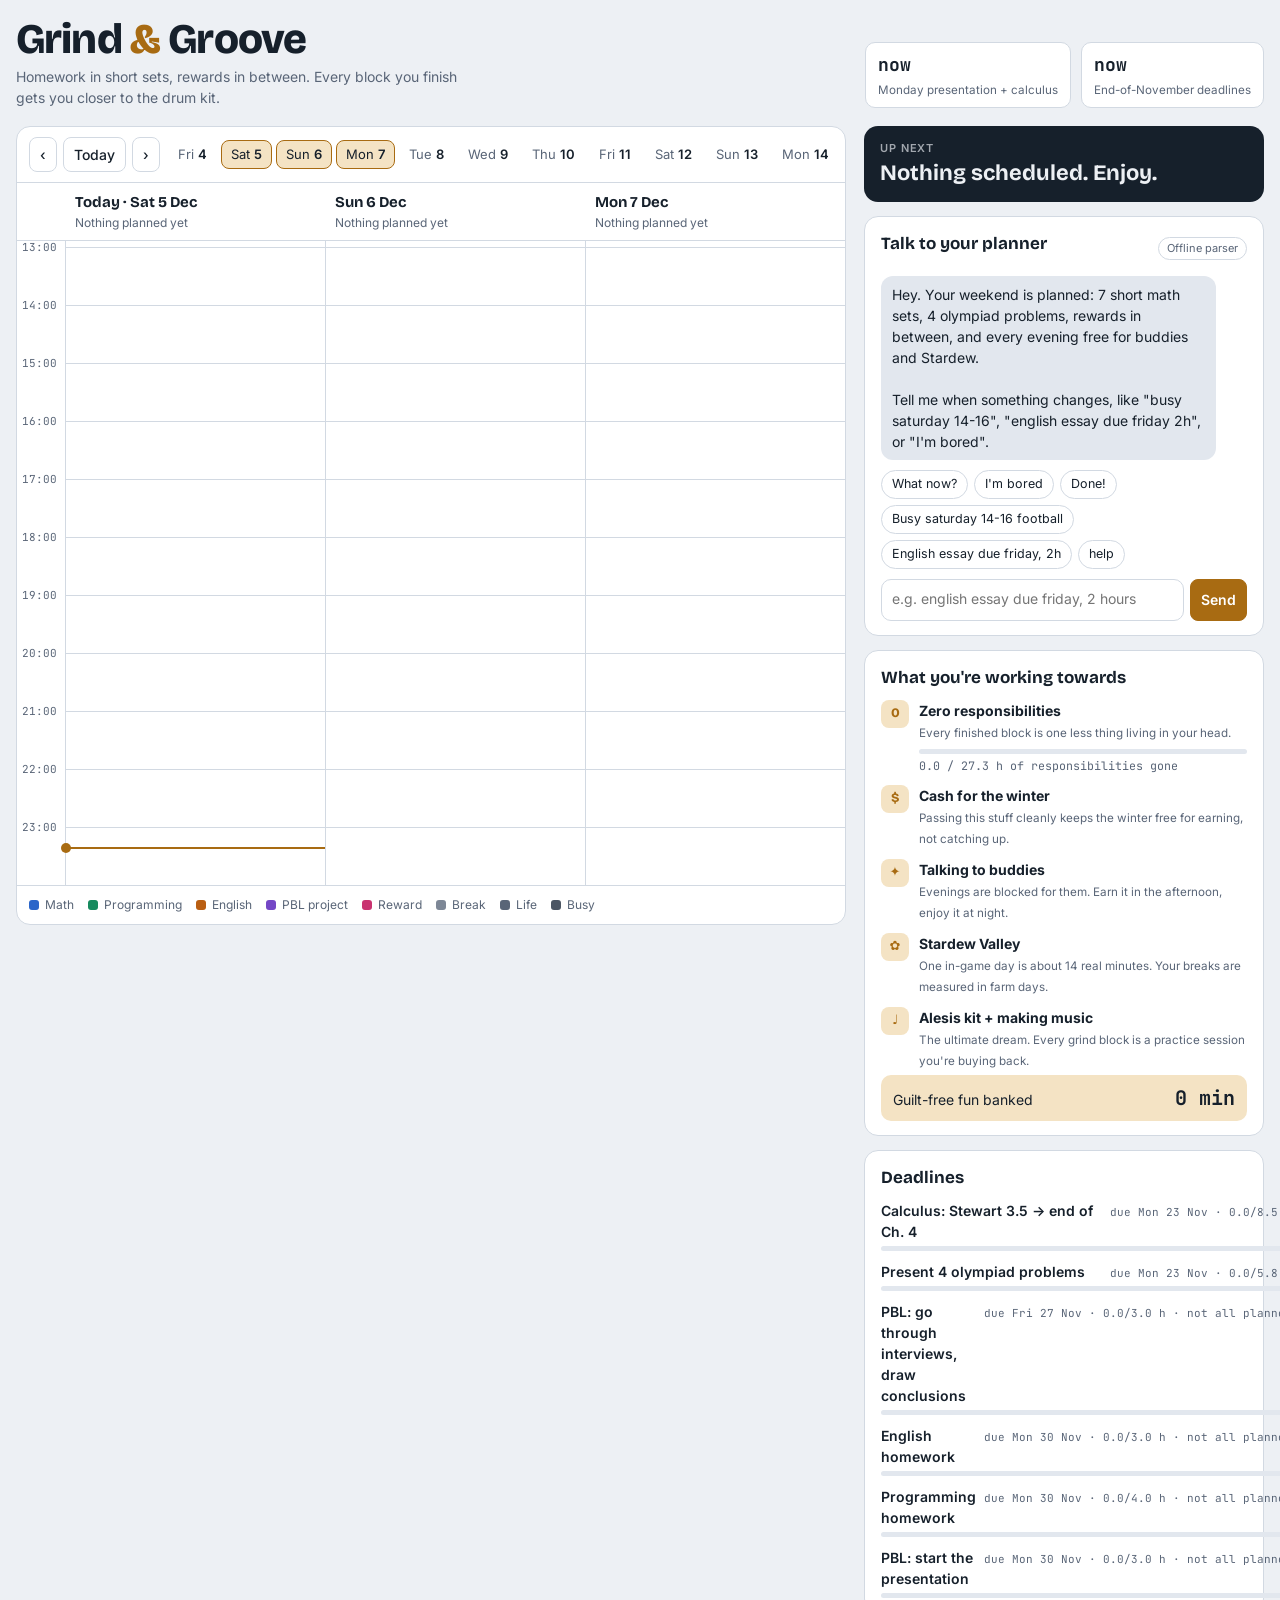
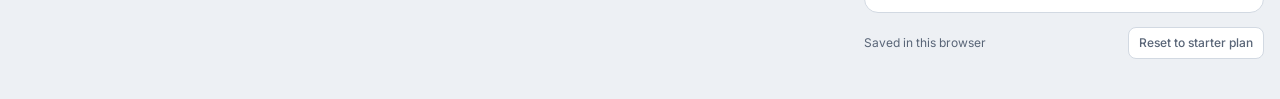
==== planner/index.html @ 416b86e5 "Add Grind & Groove: chat-driven hourly homework planner with weekend plan Co-Authored-By: Claude Opu" ====
<!doctype html>
<html lang="en"><head><meta charset="utf-8"><meta name="viewport" content="width=device-width,initial-scale=1,viewport-fit=cover"><style>:root{color-scheme:light;padding-top:env(safe-area-inset-top,0px);padding-bottom:env(safe-area-inset-bottom,0px)}body{margin:0;font:14px system-ui,sans-serif}img{max-width:100%}[hidden]{display:none!important}</style>
<title>Grind &amp; Groove</title>
<meta name="claude:viewport-fit-sides" content="cover">
<link rel="preconnect" href="https://fonts.googleapis.com">
<link rel="stylesheet" href="https://fonts.googleapis.com/css2?family=Bricolage+Grotesque:opsz,wght@12..96,500;12..96,700;12..96,800&family=Inter:wght@400;500;600&family=JetBrains+Mono:wght@400;600&display=swap">
<style>
/* Layout: a session board. Calendar track on the left, a "now playing" card + chat on the right; stacks on phones. */
:root{
  --bg:#EDF0F4; --surface:#FFFFFF; --surface-2:#E2E7EE; --ink:#16202B; --muted:#596577; --line:#D2D9E2;
  --accent:#A86B12; --accent-soft:#F4E3C4; --accent-ink:#FFFFFF;
  --math:#2B66C9; --prog:#178A5E; --english:#B95E12; --pbl:#7447C6; --reward:#C93371; --break:#7D8796; --life:#596577; --busy:#4B5563;
  --good:#178A5E;
  --f-display:"Bricolage Grotesque", "Segoe UI", system-ui, sans-serif;
  --f-body:"Inter", system-ui, -apple-system, "Segoe UI", sans-serif;
  --f-mono:"JetBrains Mono", ui-monospace, "SFMono-Regular", Menlo, monospace;
  --hour:58px;
}
@media (prefers-color-scheme: dark){:root:not([data-theme="light"]){
  --bg:#0E131A; --surface:#151C26; --surface-2:#1D2632; --ink:#E5EAF1; --muted:#93A0B3; --line:#283240;
  --accent:#E2A94B; --accent-soft:#3A2D17; --accent-ink:#1A1204;
  --math:#6C9EF0; --prog:#4CC793; --english:#EE9A52; --pbl:#A889F0; --reward:#F06FA5; --break:#8994A4; --life:#93A0B3; --busy:#9AA4B2;
  --good:#4CC793; color-scheme:dark;
}}
:root[data-theme="dark"]{
  --bg:#0E131A; --surface:#151C26; --surface-2:#1D2632; --ink:#E5EAF1; --muted:#93A0B3; --line:#283240;
  --accent:#E2A94B; --accent-soft:#3A2D17; --accent-ink:#1A1204;
  --math:#6C9EF0; --prog:#4CC793; --english:#EE9A52; --pbl:#A889F0; --reward:#F06FA5; --break:#8994A4; --life:#93A0B3; --busy:#9AA4B2;
  --good:#4CC793; color-scheme:dark;
}
*{box-sizing:border-box}
body{background:var(--bg);color:var(--ink);font-family:var(--f-body);font-size:14px;line-height:1.5;
  padding-left:max(16px,env(safe-area-inset-left,0px));padding-right:max(16px,env(safe-area-inset-right,0px));padding-block:18px 40px}
h1,h2,h3{font-family:var(--f-display);text-wrap:balance;margin:0}
button{font:inherit;color:inherit;cursor:pointer}
button:focus-visible,input:focus-visible,textarea:focus-visible{outline:2px solid var(--accent);outline-offset:2px}
.wrap{max-width:1360px;margin:0 auto;display:grid;gap:18px}
.mono{font-family:var(--f-mono);font-variant-numeric:tabular-nums}
.label{font-size:11px;letter-spacing:.08em;text-transform:uppercase;color:var(--muted);font-weight:600}

/* header */
header{display:flex;flex-wrap:wrap;gap:14px 28px;align-items:end;justify-content:space-between}
.brand h1{font-size:clamp(28px,4vw,42px);font-weight:800;letter-spacing:-.02em;line-height:1}
.brand h1 span{color:var(--accent)}
.brand p{margin:6px 0 0;color:var(--muted);max-width:52ch}
.countdowns{display:flex;flex-wrap:wrap;gap:10px}
.cd{background:var(--surface);border:1px solid var(--line);border-radius:10px;padding:8px 12px;min-width:150px}
.cd b{display:block;font-family:var(--f-mono);font-size:18px;font-variant-numeric:tabular-nums}
.cd small{color:var(--muted)}

.main{display:grid;grid-template-columns:minmax(0,1fr) 400px;gap:18px;align-items:start}
@media (max-width:980px){.main{grid-template-columns:minmax(0,1fr)}.side{order:-1}}

/* calendar */
.cal{background:var(--surface);border:1px solid var(--line);border-radius:14px;overflow:hidden;min-width:0}
.calbar{display:flex;align-items:center;gap:8px;padding:10px 12px;border-bottom:1px solid var(--line);flex-wrap:wrap}
.calbar .nav{display:flex;gap:6px}
.btn{border:1px solid var(--line);background:var(--surface);border-radius:8px;padding:6px 10px;font-weight:500}
.btn:hover{background:var(--surface-2)}
.btn.primary{background:var(--accent);border-color:var(--accent);color:var(--accent-ink);font-weight:600}
.btn.primary:hover{filter:brightness(1.05);background:var(--accent)}
.days{display:flex;gap:4px;overflow-x:auto;flex:1;min-width:0;scrollbar-width:thin}
.daytab{border:1px solid transparent;background:none;border-radius:8px;padding:4px 9px;white-space:nowrap;color:var(--muted);font-size:13px}
.daytab b{color:var(--ink);font-weight:600}
.daytab.on{background:var(--accent-soft);border-color:var(--accent);color:var(--ink)}
.daytab .dot{display:inline-block;width:6px;height:6px;border-radius:50%;background:var(--accent);margin-left:5px;vertical-align:middle}
.gridscroll{overflow:auto;max-height:78vh}
.grid{display:grid;position:relative;min-width:0}
.colhead{position:sticky;top:0;z-index:3;background:var(--surface);border-bottom:1px solid var(--line);padding:8px 10px;font-family:var(--f-display);font-weight:700;font-size:15px}
.colhead small{display:block;font-family:var(--f-body);font-weight:400;color:var(--muted);font-size:12px}
.gutter{position:relative}
.hourlabel{position:absolute;right:8px;transform:translateY(-50%);font-family:var(--f-mono);font-size:11px;color:var(--muted)}
.daycol{position:relative;border-left:1px solid var(--line);
  background-image:repeating-linear-gradient(to bottom,var(--line) 0 1px,transparent 1px var(--hour));}
.halfline{position:absolute;left:0;right:0;border-top:1px dashed var(--line);opacity:.6;pointer-events:none}
.ev{position:absolute;left:4px;right:4px;border-radius:7px;padding:4px 7px;overflow:hidden;text-align:left;border:1px solid transparent;
  background:color-mix(in srgb,var(--c) 15%,var(--surface));color:var(--ink);font-size:12.5px;line-height:1.3;display:flex;flex-direction:column;gap:1px}
.ev:hover{border-color:var(--c)}
.ev .t{font-weight:600;display:flex;gap:6px;align-items:baseline}
.ev .t span{display:-webkit-box;-webkit-line-clamp:2;-webkit-box-orient:vertical;overflow:hidden}
.ev.tiny .t span{display:block;white-space:nowrap;text-overflow:ellipsis;-webkit-line-clamp:unset}
.ev .why{display:-webkit-box;-webkit-line-clamp:2;-webkit-box-orient:vertical;overflow:hidden}
.ev .t i{font-style:normal;width:8px;height:8px;border-radius:2px;background:var(--c);flex:none;transform:translateY(-1px)}
.ev .tm{font-family:var(--f-mono);font-size:10.5px;color:var(--muted)}
.ev .why{color:var(--muted);font-size:11.5px}
.ev.tiny{padding:0 7px;flex-direction:row;align-items:center;gap:8px;min-width:0}
.ev.tiny .t{min-width:0;flex:1}
.ev.tiny .tm,.ev.tiny .why{display:none}
.ev.done{opacity:.55}
.ev.done .t span{text-decoration:line-through}
.ev.done .t::after{content:"✓";color:var(--good);margin-left:auto;font-weight:700}
.ev.k-reward{background:color-mix(in srgb,var(--reward) 20%,var(--surface))}
.ev.k-busy{background:repeating-linear-gradient(135deg,color-mix(in srgb,var(--busy) 16%,var(--surface)) 0 6px,var(--surface) 6px 12px)}
.ev.now{border-color:var(--accent);box-shadow:0 0 0 2px var(--accent-soft)}
.nowline{position:absolute;left:0;right:0;height:2px;background:var(--accent);z-index:2;pointer-events:none}
.nowline::before{content:"";position:absolute;left:-5px;top:-4px;width:10px;height:10px;border-radius:50%;background:var(--accent)}
.legend{display:flex;flex-wrap:wrap;gap:10px 14px;padding:10px 12px;border-top:1px solid var(--line);color:var(--muted);font-size:12px}
.legend span{display:inline-flex;align-items:center;gap:6px}
.legend i{width:10px;height:10px;border-radius:3px;background:var(--c)}

/* side */
.side{display:grid;gap:14px;min-width:0}
.card{background:var(--surface);border:1px solid var(--line);border-radius:14px;padding:14px 16px;min-width:0}
.nowcard{background:var(--ink);color:var(--bg);border:none}
.nowcard .label{color:color-mix(in srgb,var(--bg) 65%,var(--ink))}
.nowcard h2{font-size:22px;margin:4px 0 2px;line-height:1.15}
.nowcard .when{font-family:var(--f-mono);font-size:12px;opacity:.75}
.nowcard .easy{margin:10px 0 0;font-size:13.5px}
.nowcard .fuel{margin-top:10px;padding-top:10px;border-top:1px solid color-mix(in srgb,var(--bg) 25%,var(--ink));font-size:13px}
.nowcard .fuel b{color:var(--accent)}
.bar{height:6px;background:color-mix(in srgb,var(--bg) 20%,var(--ink));border-radius:99px;overflow:hidden;margin-top:8px}
.bar i{display:block;height:100%;background:var(--accent);border-radius:99px}
.nowcard .row{display:flex;gap:8px;margin-top:12px;flex-wrap:wrap}
.nowcard .btn{background:transparent;border-color:color-mix(in srgb,var(--bg) 35%,var(--ink));color:var(--bg)}
.nowcard .btn.primary{background:var(--accent);border-color:var(--accent);color:var(--accent-ink)}

.chat{display:flex;flex-direction:column;gap:10px}
.chathead{display:flex;justify-content:space-between;align-items:center;gap:8px}
.chathead h3{font-size:17px}
.mode{font-size:11px;border:1px solid var(--line);border-radius:99px;padding:2px 8px;color:var(--muted)}
.mode.live{border-color:var(--good);color:var(--good)}
.msgs{display:flex;flex-direction:column;gap:8px;max-height:340px;overflow-y:auto;padding-right:2px}
.msg{padding:8px 11px;border-radius:12px;max-width:92%;white-space:pre-wrap;overflow-wrap:anywhere}
.msg.me{align-self:flex-end;background:var(--accent-soft);border:1px solid color-mix(in srgb,var(--accent) 40%,transparent)}
.msg.bot{align-self:flex-start;background:var(--surface-2)}
.msg.bot.thinking{color:var(--muted);font-style:italic}
.chips{display:flex;flex-wrap:wrap;gap:6px}
.chip{border:1px solid var(--line);background:var(--surface);border-radius:99px;padding:4px 10px;font-size:12.5px}
.chip:hover{border-color:var(--accent)}
.composer{display:flex;gap:6px}
.composer textarea{flex:1;min-width:0;resize:none;border:1px solid var(--line);background:var(--surface);color:var(--ink);border-radius:10px;padding:8px 10px;font:inherit;height:42px}
.composer .btn{flex:none}

.dreams{display:grid;gap:10px}
.dream{display:grid;grid-template-columns:28px 1fr;gap:10px;align-items:start}
.dream .ico{width:28px;height:28px;border-radius:8px;background:var(--accent-soft);display:grid;place-items:center;font-family:var(--f-display);font-weight:800;color:var(--accent);font-size:13px}
.dream b{display:block}
.dream small{color:var(--muted)}
.bank{display:flex;justify-content:space-between;align-items:baseline;background:var(--accent-soft);border-radius:10px;padding:8px 12px;margin-top:4px}
.bank b{font-family:var(--f-mono);font-size:20px}

.tasks{display:grid;gap:10px}
.task{display:grid;gap:4px}
.task .top{display:flex;justify-content:space-between;gap:8px;align-items:baseline}
.task .top b{font-weight:600}
.task .top small{color:var(--muted);font-family:var(--f-mono);font-size:11px;white-space:nowrap}
.tbar{height:5px;border-radius:99px;background:var(--surface-2);overflow:hidden}
.tbar i{display:block;height:100%;background:var(--c)}
.side h3{font-size:17px;margin-bottom:10px}

/* drawer */
.scrim{position:fixed;inset:0;background:rgba(10,14,20,.45);z-index:20}
.drawer{position:fixed;top:0;right:0;bottom:0;width:min(440px,100%);background:var(--surface);z-index:21;overflow-y:auto;
  padding:calc(20px + env(safe-area-inset-top,0px)) max(20px,env(safe-area-inset-right,0px)) calc(20px + env(safe-area-inset-bottom,0px)) 20px;
  border-left:1px solid var(--line);display:flex;flex-direction:column;gap:14px}
.drawer h2{font-size:24px;line-height:1.15}
.drawer .kind{display:inline-flex;align-items:center;gap:6px;font-size:12px;color:var(--muted)}
.drawer .kind i{width:10px;height:10px;border-radius:3px;background:var(--c)}
.drawer ol{margin:0;padding-left:20px;display:grid;gap:6px}
.drawer .box{background:var(--surface-2);border-radius:10px;padding:10px 12px}
.drawer .row{display:flex;gap:8px;flex-wrap:wrap}
.confirm{font-size:13px;color:var(--muted)}
.toast{position:fixed;left:50%;transform:translateX(-50%);bottom:calc(20px + env(safe-area-inset-bottom,0px));background:var(--ink);color:var(--bg);
  padding:10px 16px;border-radius:10px;z-index:30;max-width:min(520px,calc(100% - 32px));box-shadow:0 8px 30px rgba(0,0,0,.25)}
.foot{color:var(--muted);font-size:12px;display:flex;gap:12px;flex-wrap:wrap;justify-content:space-between;align-items:center}
@media (prefers-reduced-motion:no-preference){.ev{transition:border-color .15s}.toast{animation:pop .25s ease-out}@keyframes pop{from{opacity:0;transform:translate(-50%,8px)}}}
</style>
</head><body>

<div class="wrap">
  <header>
    <div class="brand">
      <h1>Grind <span>&amp;</span> Groove</h1>
      <p>Homework in short sets, rewards in between. Every block you finish gets you closer to the drum kit.</p>
    </div>
    <div class="countdowns" id="countdowns"></div>
  </header>

  <div class="main">
    <section class="cal" aria-label="Calendar">
      <div class="calbar">
        <div class="nav">
          <button class="btn" id="prev" aria-label="Previous day">‹</button>
          <button class="btn" id="today">Today</button>
          <button class="btn" id="next" aria-label="Next day">›</button>
        </div>
        <div class="days" id="days"></div>
      </div>
      <div class="gridscroll" id="gridscroll"><div class="grid" id="grid"></div></div>
      <div class="legend" id="legend"></div>
    </section>

    <aside class="side">
      <div class="card nowcard" id="nowcard"></div>

      <div class="card chat">
        <div class="chathead">
          <h3>Talk to your planner</h3>
          <span class="mode" id="mode">Offline parser</span>
        </div>
        <div class="msgs" id="msgs" aria-live="polite"></div>
        <div class="chips" id="chips"></div>
        <form class="composer" id="composer">
          <textarea id="input" rows="1" placeholder="e.g. english essay due friday, 2 hours"></textarea>
          <button type="button" class="btn" id="mic" hidden aria-label="Dictate">🎙</button>
          <button type="submit" class="btn primary">Send</button>
        </form>
      </div>

      <div class="card">
        <h3>What you're working towards</h3>
        <div class="dreams" id="dreams"></div>
        <div class="bank"><span>Guilt-free fun banked</span><b id="bank">0 min</b></div>
      </div>

      <div class="card">
        <h3>Deadlines</h3>
        <div class="tasks" id="tasks"></div>
      </div>

      <div class="foot">
        <span id="savestate">Saved in this browser</span>
        <span id="resetwrap"><button class="btn" id="reset">Reset to starter plan</button></span>
      </div>
    </aside>
  </div>
</div>

<div id="drawerroot"></div>
<div id="toastroot"></div>

<script>
(() => {
"use strict";
/* ---------- time helpers (all local time, "YYYY-MM-DDTHH:MM") ---------- */
const pad = n => String(n).padStart(2, "0");
const dkey = d => `${d.getFullYear()}-${pad(d.getMonth()+1)}-${pad(d.getDate())}`;
const stamp = d => `${dkey(d)}T${pad(d.getHours())}:${pad(d.getMinutes())}`;
const parse = s => { const [a,b="00:00"] = s.split("T"); const [y,m,d] = a.split("-").map(Number); const [h,mi] = b.split(":").map(Number); return new Date(y,m-1,d,h,mi); };
const dayStart = d => new Date(d.getFullYear(), d.getMonth(), d.getDate());
const addDays = (d,n) => new Date(d.getFullYear(), d.getMonth(), d.getDate()+n);
const mins = (a,b) => Math.round((parse(b)-parse(a))/60000);
const hm = s => s.slice(11,16);
const WD = ["Sun","Mon","Tue","Wed","Thu","Fri","Sat"];
const MO = ["Jan","Feb","Mar","Apr","May","Jun","Jul","Aug","Sep","Oct","Nov","Dec"];
const prettyDay = d => `${WD[d.getDay()]} ${d.getDate()} ${MO[d.getMonth()]}`;
const STAMP_RE = /^\d{4}-\d{2}-\d{2}T\d{2}:\d{2}$/;
const DATE_RE = /^\d{4}-\d{2}-\d{2}$/;
const uid = () => Math.random().toString(36).slice(2, 9);

/* ---------- the stuff that makes it worth it ---------- */
const DREAMS = [
  {id:"free",    ico:"0",  name:"Zero responsibilities", line:"Every finished block is one less thing living in your head."},
  {id:"cash",    ico:"$",  name:"Cash for the winter", line:"Passing this stuff cleanly keeps the winter free for earning, not catching up."},
  {id:"buddies", ico:"✦",  name:"Talking to buddies", line:"Evenings are blocked for them. Earn it in the afternoon, enjoy it at night."},
  {id:"stardew", ico:"✿",  name:"Stardew Valley", line:"One in-game day is about 14 real minutes. Your breaks are measured in farm days."},
  {id:"drums",   ico:"♩",  name:"Alesis kit + making music", line:"The ultimate dream. Every grind block is a practice session you're buying back."},
];
const DREAM = Object.fromEntries(DREAMS.map(d => [d.id, d]));

const KINDS = {
  math:{name:"Math", c:"--math"}, prog:{name:"Programming", c:"--prog"}, english:{name:"English", c:"--english"},
  pbl:{name:"PBL project", c:"--pbl"}, reward:{name:"Reward", c:"--reward"}, break:{name:"Break", c:"--break"},
  life:{name:"Life", c:"--life"}, busy:{name:"Busy", c:"--busy"},
};
const WORK = new Set(["math","prog","english","pbl"]);

const WHY = {
  math:[
    "Chapter 4 runs on rules you already learned in 3.1–3.4. You're applying them now, not learning from scratch.",
    "Odd answers are in the back of Stewart. Try one, check it, fix it. You can't get lost for long.",
    "You don't need every exercise. 4–6 per section is enough to recognise the pattern on Monday.",
    "Most of these follow one recipe: write what you know, differentiate, plug in.",
  ],
  prog:[
    "Write the brute force first. A slow solution that works is still something you can present.",
    "Treat olympiad problems like puzzles. Read it twice, try the smallest case by hand, and the idea usually shows up.",
    "Presenting is just explaining what you did. If you solved it, you can explain it.",
  ],
  english:[
    "English is writing the way you talk, then cleaning it up.",
    "Put on a 25-minute timer and write badly on purpose. Fixing a draft is easier than starting one.",
  ],
  pbl:[
    "The interviews are already done, and that was the hard part. Now you're just reading and spotting patterns.",
    "A conclusion is anything 2 or more people said. Highlight the repeats, and that's your slide.",
  ],
};
const pick = a => a[Math.floor(Math.random()*a.length)];
const FUEL_FOR = {math:"free", prog:"drums", english:"cash", pbl:"free"};

/* ---------- starter plan ---------- */
function starter(){
  const ev = (date, a, b, kind, title, o={}) => ({id:uid(), start:`${date}T${a}`, end:`${date}T${b}`, kind, title, done:false, auto:false, ...o});
  const S = "2026-11-21", U = "2026-11-22", M = "2026-11-23";
  const prog = n => ({
    taskId:"t-olymp", fuel:"drums",
    why:"Write the brute force first. A slow solution that works is still something you can present.",
    steps:[
      "Read the statement twice. Rewrite the input and output in your own words.",
      "Work through the sample by hand on paper.",
      "Code the brute force and test it on the samples.",
      "Check the limits. n ≤ 10^5 means aim for O(n log n); n ≤ 20 means brute force is probably fine.",
      "Try edge cases: n = 1, all values equal, the max values.",
      `Write 3 lines for Monday on problem ${n}: the idea, the complexity, the tricky case.`,
    ]});
  const events = [
    // ---- Saturday ----
    ev(S,"09:30","10:00","life","Breakfast, no phone",{fuel:"free",why:"Like loading your save file. Five minutes looking at today's plan and you know exactly what's coming.",steps:["Eat something real","Glance at today's blocks, nothing else"]}),
    ev(S,"10:00","11:00","math","Math: 3.5 Implicit diff + 3.6 Log derivatives",{taskId:"t-math",fuel:"free",
      why:"Implicit differentiation is just the chain rule with y treated as a function of x. You already know the chain rule from 3.4.",
      steps:["Read the boxed rules and the first 2 worked examples of 3.5 (10 min).","3.5: do 4–5 odd exercises from the first third of the set, then one tangent-line problem.","3.6: read the logarithmic differentiation example.","3.6: do 4 odd derivatives and 1 log-differentiation problem.","Check against the answers in the back and star anything you got wrong.","Start your cheat sheet: d/dx ln x, the implicit-diff steps, the inverse trig derivatives."]}),
    ev(S,"11:00","11:15","break","Stretch + water",{why:"Drum a groove on the desk to one song. Hands are warming up for the Alesis."}),
    ev(S,"11:15","12:30","prog","Olympiad problem 1",prog(1)),
    ev(S,"12:30","13:30","life","Lunch + text the buddies",{fuel:"buddies",why:"Lock in tonight's plan with them now. Then you've got a reason to finish the afternoon."}),
    ev(S,"13:30","14:30","math","Math: 3.7 Rates of change + 3.8 Exp growth",{taskId:"t-math",fuel:"free",
      why:"These are word problems on rules you already know. 3.8 is basically one formula: y = y₀·e^(kt).",
      steps:["3.7: read the velocity and population examples.","3.7: do 3 exercises. Underline what's given and circle what's asked.","3.8: find k from the data, then plug in. Do 3 exercises (population, half-life, cooling).","Add y = y₀e^(kt) and the half-life trick to the cheat sheet."]}),
    ev(S,"14:30","15:00","reward","Stardew: 2 in-game days",{fuel:"stardew",why:"About 28 minutes. Water the crops, check the mail, then close it. You'll be back tonight."}),
    ev(S,"15:00","16:15","prog","Olympiad problem 2",prog(2)),
    ev(S,"16:15","16:30","break","Snack + walk around",{why:"Get away from the screen. Give your eyes a break."}),
    ev(S,"16:30","17:30","math","Math: 3.9 Related rates (boss fight)",{taskId:"t-math",fuel:"free",
      why:"Hardest section of the weekend, but it's one recipe every time. Learn the recipe once and the rest is repetition.",
      steps:["Recipe: draw it, name the variables, write the equation that links them, differentiate with respect to t, and only then plug numbers in.","Do 5 classics: a ladder sliding, a growing sphere or balloon, a cone tank filling, a shadow, two cars moving apart.","Write the recipe at the top of the cheat sheet in big letters."]}),
    ev(S,"17:30","18:00","math","Math: 3.10 Linear approx + 3.11 Hyperbolic (speedrun)",{taskId:"t-math",fuel:"free",
      why:"30 minutes and you've finished Chapter 3. Both sections are short.",
      steps:["L(x) = f(a) + f′(a)(x − a). Do 3 exercises.","Copy the definitions and derivatives of sinh and cosh to the cheat sheet. Do 2 quick ones."]}),
    ev(S,"18:00","19:00","life","Dinner",{}),
    ev(S,"19:00","19:30","math","Chapter 3 cheat sheet",{taskId:"t-math",fuel:"free",why:"One handwritten page. Writing it is the studying, and on Monday morning it's all you need to reread.",steps:["Every derivative rule on one page","The related-rates recipe","L(x), y₀e^(kt), and the ones you starred"]}),
    ev(S,"19:30","22:30","reward","Buddies + Stardew, guilt-free",{fuel:"buddies",why:"You did 6.5 hours of real work today. The whole evening is yours, and you don't have to feel bad about it."}),
    // ---- Sunday ----
    ev(U,"09:30","10:00","life","Breakfast, no phone",{fuel:"free",why:"Same as yesterday: eat and check the plan. Chapter 3 is done, so today is the last stretch.",steps:["Eat","Look at today's blocks"]}),
    ev(U,"10:00","11:00","math","Math: 4.1 Max/min + 4.2 Mean Value Theorem",{taskId:"t-math",fuel:"free",
      why:"4.1 is a checklist: find the critical points, add the endpoints, compare the values. Follow the steps and you get the answer.",
      steps:["Closed interval method: f′ = 0 or undefined, plus endpoints, then compare f values. Do 4.","MVT: write what it says in one sentence on the cheat sheet. Do 2 'find c' exercises."]}),
    ev(U,"11:00","11:15","break","Stretch + water",{why:"Groove on the desk. Two problems left before Monday."}),
    ev(U,"11:15","12:30","prog","Olympiad problem 3",prog(3)),
    ev(U,"12:30","13:30","life","Lunch + check in with buddies",{fuel:"buddies"}),
    ev(U,"13:30","14:30","math","Math: 4.3 Shape of graphs + 4.4 L'Hospital",{taskId:"t-math",fuel:"free",
      why:"L'Hospital's rule is the satisfying one. When you get 0/0, differentiate the top and bottom and it usually works out.",
      steps:["4.3: increasing/decreasing test, concavity, inflection points. Do 3.","4.4: check that it's really 0/0 or ∞/∞ first! Do 5, including one indeterminate product or power.","Cheat sheet: first and second derivative tests, and the L'Hospital conditions."]}),
    ev(U,"14:30","15:00","reward","Music break: make a 4-bar beat",{fuel:"drums",why:"Any free drum app or DAW works. Practice grooves now so you're ready when the Alesis arrives."}),
    ev(U,"15:00","16:15","prog","Olympiad problem 4",prog(4)),
    ev(U,"16:15","16:30","break","Snack + walk",{why:"That's all 4 problems. Now just the last bit of math."}),
    ev(U,"16:30","17:30","math","Math: 4.5 Curve sketching + 4.7 Optimization",{taskId:"t-math",fuel:"free",
      why:"Optimization uses the related-rates recipe again: draw it, write the equation, set the derivative to 0. You already learned this yesterday.",
      steps:["4.5: follow the book's sketching checklist and fully sketch 2 graphs.","4.7: do 3 classics (open box, fence or field, closest point on a curve)."]}),
    ev(U,"17:30","18:00","math","Math: 4.8 Newton + 4.9 Antiderivatives (+ skim 4.6)",{taskId:"t-math",fuel:"free",
      why:"Last sections of Chapter 4. Antiderivatives are just your derivative table run backwards.",
      steps:["4.6: read it only. It's about graphing with technology.","4.8: xₙ₊₁ = xₙ − f(xₙ)/f′(xₙ). Do 1 by hand.","4.9: do 5 antiderivatives straight from the table."]}),
    ev(U,"18:00","19:00","life","Dinner",{}),
    ev(U,"19:00","19:45","prog","Presentation prep: 4 olympiad problems",{taskId:"t-olymp",fuel:"drums",
      why:"You already wrote 3 lines per problem. This is just putting them in order and saying them out loud.",
      steps:["One note card or slide per problem: the idea in one sentence, the complexity, one edge case.","Rehearse out loud once, about 2 minutes per problem.","Make sure each program runs on the sample input."]}),
    ev(U,"19:45","20:15","math","Math review: redo the starred ones",{taskId:"t-math",fuel:"free",why:"Only redo the ones you got wrong. Getting them right now is what makes Monday feel easy.",steps:["Redo every starred exercise","Finish the Chapter 4 side of the cheat sheet"]}),
    ev(U,"20:15","22:30","reward","Buddies, music, Stardew",{fuel:"drums",why:"Monday's prep is done and the whole evening is yours. Go play."}),
    ev(U,"22:30","23:00","life","Wind down, sleep",{why:"Sleeping well before the presentation helps more than any extra exercise would."}),
    // ---- Monday ----
    ev(M,"07:00","07:30","math","Morning: cheat sheet + run the code",{taskId:"t-math",fuel:"free",why:"Just a warm-up. Everything is already done.",steps:["Read the cheat sheet (10 min)","Run each of the 4 solutions on the sample once","Pack: laptop/USB, Stewart, cheat sheet"]}),
    ev(M,"08:00","15:00","busy","School: present olympiad + calculus",{why:"You've prepared for this. Go show what you did."}),
  ];
  const sum = id => events.filter(e => e.taskId===id).reduce((a,e)=>a+mins(e.start,e.end),0)/60;
  const tasks = [
    {id:"t-math", title:"Calculus: Stewart 3.5 → end of Ch. 4", kind:"math", due:"2026-11-23", hours:sum("t-math"), fixed:true},
    {id:"t-olymp", title:"Present 4 olympiad problems", kind:"prog", due:"2026-11-23", hours:sum("t-olymp"), fixed:true},
    {id:"t-pblc", title:"PBL: go through interviews, draw conclusions", kind:"pbl", due:"2026-11-27", hours:3,
      steps:["Re-read or re-listen to 2 interviews and jot down the quotes that stand out.","Highlight anything 2 or more people said. That's a pattern.","Write 3–5 conclusions, one sentence each, with a quote under each."]},
    {id:"t-eng", title:"English homework", kind:"english", due:"2026-11-30", hours:3,
      steps:["Open the assignment and list what it actually asks for.","Write for 25 minutes on a timer without editing.","Take 5 minutes off, then spend 25 minutes cleaning it up."]},
    {id:"t-prog", title:"Programming homework", kind:"prog", due:"2026-11-30", hours:4,
      steps:["Pick the next exercise.","Brute force it, test it, then improve it.","Commit or save it with a one-line note on how it works."]},
    {id:"t-pblp", title:"PBL: start the presentation", kind:"pbl", due:"2026-11-30", hours:3,
      steps:["Outline: the problem, what you asked, what you found, what's next.","One slide per conclusion, each with a real quote.","Make a rough version first. Polish comes later."]},
  ];
  return {v:1, events, tasks, extraWindows:[], chat:[], updatedAt:Date.now()};
}

/* ---------- persistence ---------- */
const LS_KEY = "grind-groove-v1";
let state;
try { state = JSON.parse(localStorage.getItem(LS_KEY) || "null"); } catch { state = null; }
let fresh = false;
if (!state || state.v !== 1) { state = starter(); state.updatedAt = 0; fresh = true; }
let dbDoc = null, saveTimer = null;
function save(bump = true){
  if (bump) state.updatedAt = Date.now();
  try { localStorage.setItem(LS_KEY, JSON.stringify(state)); } catch {}
  clearTimeout(saveTimer);
  saveTimer = setTimeout(async () => {
    if (!dbDoc) return;
    try { await dbDoc.set({json: JSON.stringify(state), updatedAt: state.updatedAt}); $("savestate").textContent = "Synced to your account"; }
    catch { $("savestate").textContent = "Saved in this browser (sync failed)"; }
  }, 900);
}

/* ---------- auto scheduler ---------- */
function windowsFor(date){
  const d = parse(date+"T00:00").getDay();
  const base = (d===0 || d===6) ? [["10:00","12:30"],["13:30","18:00"]] : [["16:00","20:00"]];
  return base.concat(state.extraWindows.filter(w => w.date===date).map(w => [w.start, w.end]));
}
function overlaps(a1,a2,b1,b2){ return a1 < b2 && b1 < a2; }
function freeAt(s,e){ return !state.events.some(x => overlaps(s,e,x.start,x.end)); }

function autoSchedule(){
  const now = stamp(new Date());
  state.events = state.events.filter(e => !(e.auto && !e.done && e.start >= now));
  const report = [];
  const open = state.tasks.filter(t => !t.fixed).sort((a,b) => a.due.localeCompare(b.due));
  const need = {};
  for (const t of open){
    const have = state.events.filter(e => e.taskId===t.id && WORK.has(e.kind)).reduce((a,e)=>a+mins(e.start,e.end),0);
    need[t.id] = Math.max(0, Math.round(t.hours*60) - have);
  }
  const last = open.reduce((m,t) => t.due > m ? t.due : m, dkey(new Date()));
  for (let d = dayStart(new Date()); dkey(d) < last; d = addDays(d,1)){
    const date = dkey(d), weekend = d.getDay()===0 || d.getDay()===6;
    const cap = weekend ? 300 : 150;
    let used = state.events.filter(e => e.start.startsWith(date) && WORK.has(e.kind)).reduce((a,e)=>a+mins(e.start,e.end),0);
    let blocks = 0;
    for (const t of open){
      if (date >= t.due || need[t.id] <= 0) continue;
      let perTask = 0;
      for (const [ws,we] of windowsFor(date)){
        let cur = `${date}T${ws}`; const wEnd = `${date}T${we}`;
        while (cur < wEnd && need[t.id] > 0 && perTask < 120 && used < cap){
          const len = Math.min(60, need[t.id], 120-perTask, cap-used);
          if (len < 30 && need[t.id] >= 30) break;
          const end = stamp(new Date(parse(cur).getTime()+len*60000));
          if (cur < now || end > wEnd || !freeAt(cur,end)){ cur = stamp(new Date(parse(cur).getTime()+15*60000)); continue; }
          state.events.push({id:uid(), start:cur, end, kind:t.kind, title:t.title, taskId:t.id, auto:true, done:false,
            fuel:FUEL_FOR[t.kind]||"free", why:pick(WHY[t.kind]||WHY.math), steps:t.steps||[]});
          need[t.id] -= len; perTask += len; used += len; blocks++;
          let bEnd = stamp(new Date(parse(end).getTime()+15*60000));
          const isReward = blocks % 2 === 0;
          if (isReward) bEnd = stamp(new Date(parse(end).getTime()+30*60000));
          if (bEnd <= wEnd && freeAt(end,bEnd)){
            state.events.push(isReward
              ? {id:uid(), start:end, end:bEnd, kind:"reward", title:"Stardew: 2 in-game days", auto:true, done:false, fuel:"stardew", why:"You earned it with two blocks done. Water, mail, out."}
              : {id:uid(), start:end, end:bEnd, kind:"break", title:"Break", auto:true, done:false, why:"Stand up and drink some water."});
          }
          cur = bEnd;
        }
      }
    }
  }
  for (const t of open) if (need[t.id] > 0) report.push(`${t.title}: ${(need[t.id]/60).toFixed(1)} h didn't fit before ${prettyDay(parse(t.due+"T00:00"))}`);
  state.events.sort((a,b) => a.start.localeCompare(b.start));
  return report;
}

/* ---------- actions (shared by Claude and the offline parser) ---------- */
function findEvent(q){
  if (!q) return null;
  if (state.events.some(e => e.id===q)) return state.events.find(e => e.id===q);
  const words = q.toLowerCase().split(/\s+/).filter(w => w.length > 2);
  const now = stamp(new Date());
  const scored = state.events.map(e => {
    const hay = (e.title+" "+KINDS[e.kind].name).toLowerCase();
    const s = words.reduce((a,w)=>a+(hay.includes(w)?1:0),0);
    return {e, s, dist: Math.abs(parse(e.start)-parse(now))};
  }).filter(x => x.s>0).sort((a,b) => b.s-a.s || a.dist-b.dist);
  return scored[0]?.e || null;
}
function currentEvent(){ const n = stamp(new Date()); return state.events.find(e => e.start <= n && n < e.end) || null; }
function nextEvent(kindFilter){ const n = stamp(new Date()); return state.events.find(e => e.start > n && (!kindFilter || kindFilter(e))) || null; }

function apply(actions){
  const notes = []; let resched = false;
  for (const a of actions || []){
    try {
      if (a.type === "add_task" && a.title && DATE_RE.test(a.due)){
        const hours = Math.max(0.5, Math.min(40, Number(a.hours) || 2));
        const kind = KINDS[a.kind] && WORK.has(a.kind) ? a.kind : guessKind(a.title) || "english";
        state.tasks.push({id:"t-"+uid(), title:String(a.title).slice(0,80), kind, due:a.due, hours, steps:Array.isArray(a.steps)?a.steps.slice(0,6).map(String):[]});
        resched = true;
      } else if (a.type === "update_task"){
        const t = state.tasks.find(x => x.id===a.id); if (!t) continue;
        if (a.hours) t.hours = Math.max(0.5, Math.min(40, Number(a.hours)));
        if (DATE_RE.test(a.due||"")) t.due = a.due;
        if (a.title) t.title = String(a.title).slice(0,80);
        resched = true;
      } else if (a.type === "delete_task"){
        state.tasks = state.tasks.filter(x => x.id !== a.id);
        state.events = state.events.filter(e => !(e.taskId===a.id && e.auto && !e.done));
        resched = true;
      } else if ((a.type === "add_event" || a.type === "busy") && STAMP_RE.test(a.start) && STAMP_RE.test(a.end) && a.end > a.start){
        const kind = a.type==="busy" ? "busy" : (KINDS[a.kind] ? a.kind : "life");
        // a busy block pushes auto blocks out of the way
        state.events = state.events.filter(e => !(e.auto && !e.done && overlaps(e.start,e.end,a.start,a.end)));
        state.events.push({id:uid(), start:a.start, end:a.end, kind, title:String(a.title||"Busy").slice(0,80), auto:false, done:false,
          why:a.why?String(a.why):"", steps:Array.isArray(a.steps)?a.steps.slice(0,8).map(String):[], fuel:a.fuel&&DREAM[a.fuel]?a.fuel:undefined});
        const clash = state.events.filter(x => !x.auto && !x.done && x.kind!=="busy" && x.kind!=="life" && overlaps(x.start,x.end,a.start,a.end) && x.title !== String(a.title||"Busy").slice(0,80));
        if (clash.length) notes.push("These planned blocks overlap it now: " + clash.map(x => `${x.title} (${hm(x.start)})`).join(", ") + ". Move them, for example \"move " + clash[0].title.split(/[:·]/)[0].trim().toLowerCase() + " to 19:00\".");
        resched = true;
      } else if (a.type === "free_window" && DATE_RE.test(a.date) && /^\d{2}:\d{2}$/.test(a.start) && /^\d{2}:\d{2}$/.test(a.end)){
        state.extraWindows.push({date:a.date, start:a.start, end:a.end}); resched = true;
      } else if (a.type === "done"){
        const e = findEvent(a.id); if (e && !e.done){ e.done = true; notes.push(celebrate(e)); }
      } else if (a.type === "undo_done"){
        const e = findEvent(a.id); if (e) e.done = false;
      } else if (a.type === "move" && STAMP_RE.test(a.start)){
        const e = findEvent(a.id); if (!e) continue;
        const len = mins(e.start, e.end);
        e.start = a.start; e.end = STAMP_RE.test(a.end||"") && a.end > a.start ? a.end : stamp(new Date(parse(a.start).getTime()+len*60000));
        e.auto = false;
        state.events = state.events.filter(x => x===e || !(x.auto && !x.done && overlaps(x.start,x.end,e.start,e.end)));
        resched = true;
      } else if (a.type === "delete"){
        const e = findEvent(a.id); if (e){ state.events = state.events.filter(x => x !== e); resched = true; }
      } else if (a.type === "reschedule"){ resched = true; }
    } catch {}
  }
  if (resched){ const r = autoSchedule(); if (r.length) notes.push("Heads up: "+r.join("; ")+". Say something like \"I'm free saturday 18-20\" to make room."); }
  state.events.sort((a,b) => a.start.localeCompare(b.start));
  save(); render();
  return notes;
}
function celebrate(e){
  if (!WORK.has(e.kind)) return `Marked "${e.title}" done.`;
  const earned = Math.round(mins(e.start,e.end)/3);
  const f = DREAM[e.fuel||FUEL_FOR[e.kind]||"free"];
  return `Nice, "${e.title}" is done. +${earned} min of guilt-free fun banked. ${f.name}: ${f.line}`;
}

/* ---------- offline parser ---------- */
function guessKind(t){
  t = t.toLowerCase();
  if (/math|calc|stewart|analysis|derivat|integral/.test(t)) return "math";
  if (/program|code|coding|olymp|algo|python|c\+\+|java/.test(t)) return "prog";
  if (/english|essay|reading|vocab|grammar/.test(t)) return "english";
  if (/pbl|interview|presentation|project|slides/.test(t)) return "pbl";
  if (/stardew|game|buddies|friends|drum|music|beat/.test(t)) return "reward";
  return null;
}
const MONTHS = ["jan","feb","mar","apr","may","jun","jul","aug","sep","oct","nov","dec"];
function parseDate(text){
  const t = text.toLowerCase(), today = dayStart(new Date());
  let m;
  if ((m = t.match(/(\d{4})-(\d{2})-(\d{2})/))) return {date:new Date(+m[1],+m[2]-1,+m[3]), raw:m[0]};
  if ((m = t.match(/\b(\d{1,2})(?:st|nd|rd|th)?\s+(jan|feb|mar|apr|may|jun|jul|aug|sep|oct|nov|dec)[a-z]*/))) return {date:new Date(today.getFullYear(), MONTHS.indexOf(m[2]), +m[1]), raw:m[0]};
  if ((m = t.match(/\b(jan|feb|mar|apr|may|jun|jul|aug|sep|oct|nov|dec)[a-z]*\s+(\d{1,2})(?:st|nd|rd|th)?\b/))) return {date:new Date(today.getFullYear(), MONTHS.indexOf(m[1]), +m[2]), raw:m[0]};
  if ((m = t.match(/\b(\d{1,2})[./](\d{1,2})\b/))){ let d=+m[1], mo=+m[2]; if (mo>12){[d,mo]=[mo,d];} return {date:new Date(today.getFullYear(), mo-1, d), raw:m[0]}; }
  if ((m = t.match(/end of (the )?(month|november|nov)/))) return {date:new Date(today.getFullYear(), today.getMonth()+1, 0), raw:m[0]};
  if ((m = t.match(/\b(today|tonight)\b/))) return {date:today, raw:m[0]};
  if ((m = t.match(/\btomorrow\b/))) return {date:addDays(today,1), raw:m[0]};
  if ((m = t.match(/\b(next\s+)?(sun|mon|tue|wed|thu|fri|sat)[a-z]*\b/))){
    const target = ["sun","mon","tue","wed","thu","fri","sat"].indexOf(m[2]);
    let diff = (target - today.getDay() + 7) % 7; if (m[1]) diff += 7;
    return {date:addDays(today,diff), raw:m[0]};
  }
  return null;
}
function toHM(h, mi, ap){ h = +h; mi = +(mi||0); if (ap==="pm" && h<12) h+=12; if (ap==="am" && h===12) h=0; return `${pad(Math.min(h,23))}:${pad(mi)}`; }
function parseRange(t){
  const m = t.match(/\b(\d{1,2})(?::(\d{2}))?\s*(am|pm)?\s*(?:-|–|to|until|till)\s*(\d{1,2})(?::(\d{2}))?\s*(am|pm)?\b/);
  if (!m) return null;
  const ap2 = m[6], ap1 = m[3] || (ap2 && +m[1] <= +m[4] ? ap2 : undefined);
  return {start:toHM(m[1],m[2],ap1), end:toHM(m[4],m[5],ap2), raw:m[0]};
}
function parseAt(t){
  const m = t.match(/\b(?:at|to)\s+(\d{1,2})(?::(\d{2}))?\s*(am|pm)?\b/) || t.match(/\b(\d{1,2}):(\d{2})\s*(am|pm)?\b/) || t.match(/\b(\d{1,2})\s*(am|pm)\b/);
  if (!m) return null;
  if (m.length === 3) return toHM(m[1], 0, m[2]);
  return toHM(m[1], m[2], m[3]);
}
function parseHours(t){
  let m;
  if ((m = t.match(/(\d+(?:[.,]\d+)?)\s*(h|hrs?|hours?)\b/))) return parseFloat(m[1].replace(",","."));
  if ((m = t.match(/(\d+)\s*(m|mins?|minutes?)\b/))) return +m[1]/60;
  return null;
}
function cleanTitle(t, strip){
  let s = t;
  for (const r of strip) if (r) s = s.replace(r, " ");
  s = s.replace(/\b(add|new|i need to|i have to|i've got|i got|please|schedule|homework due|due|by|on|for|until|about|around|hours?|hrs?|h)\b/gi, " ")
       .replace(/[,.;:!]+/g," ").replace(/\s+/g," ").trim();
  return s ? s[0].toUpperCase()+s.slice(1) : "";
}
function describe(e){
  if (!e) return "";
  const f = e.fuel ? DREAM[e.fuel] : null;
  return `${prettyDay(parse(e.start))}, ${hm(e.start)}–${hm(e.end)}: ${e.title}` + (e.why ? `\nWhy it's easy: ${e.why}` : "") + (f ? `\nWhat it's for: ${f.name}` : "");
}
function pep(){
  const c0 = currentEvent();
  const e = (c0 && !c0.done && WORK.has(c0.kind)) ? c0 : nextEvent(x => WORK.has(x.kind) && !x.done);
  const d = pick(DREAMS);
  const nextFun = nextEvent(x => x.kind==="reward");
  let s = `Here's the deal. ${d.name}: ${d.line}`;
  if (e && WORK.has(e.kind)) s += `\n\nYou don't have to do the whole thing, just this block: ${e.title}. ${e.why||pick(WHY[e.kind])}`;
  if (nextFun) s += `\n\nNext reward: ${nextFun.title} at ${hm(nextFun.start)}${nextFun.start.slice(0,10)!==dkey(new Date())?" ("+prettyDay(parse(nextFun.start))+")":""}.`;
  s += "\n\nTry 10 minutes. If you still hate it after 10, take a 5-minute break. Usually you'll just keep going.";
  return s;
}
const HELP = `Things you can say:
• "english essay due friday, 2 hours" (adds a task and schedules it)
• "busy saturday 14-16 football" (blocks time and moves work around it)
• "free sunday 18-20" (gives me more time to schedule work)
• "done" or "done olympiad 2" (marks a block done and banks fun time)
• "move math 4.7 to 18:00" or "move stardew to sunday 15:00"
• "delete stardew 14:30", "reschedule", "what now?", "I'm bored"`;

function localReply(text){
  const t = text.toLowerCase().trim();
  if (/^(help|\?|what can you do)/.test(t)) return {reply:HELP, actions:[]};
  if (/^(done|finished|did it|i did|completed)\b/.test(t)){
    const rest = t.replace(/^(done|finished|did it|i did|completed)\b(with)?/,"").trim();
    const e = (rest && findEvent(rest)) || currentEvent() ||
      [...state.events].reverse().find(x => !x.done && WORK.has(x.kind) && x.start <= stamp(new Date()));
    if (!e) return {reply:"I couldn't tell which block you finished. Try \"done olympiad 1\".", actions:[]};
    return {reply:"", actions:[{type:"done", id:e.id}]};
  }
  if (/(motivat|bored|boring|can'?t|tired|hate|lazy|ugh|don'?t want|procrast|stuck)/.test(t)) return {reply:pep(), actions:[]};
  if (/(what('?s| is)? (now|next|up)|^now\b|^next\b|current)/.test(t)){
    const c = currentEvent(), n = nextEvent();
    return {reply:(c ? "Right now: "+describe(c) : "Nothing scheduled right now.") + (n ? "\n\nNext: "+describe(n) : ""), actions:[]};
  }
  if (/^(reschedule|replan|re-plan|plan|fill)/.test(t)) return {reply:"Re-planned all upcoming auto blocks.", actions:[{type:"reschedule"}]};
  const pd = parseDate(t);
  const rest = pd ? t.replace(pd.raw," ") : t;
  if (/^(busy|block|i('?m| am) busy|i have|got)\b/.test(t)){
    const r = parseRange(rest);
    if (!r) return {reply:"Give me a time range, like \"busy saturday 14-16 football\".", actions:[]};
    const date = dkey(pd ? pd.date : new Date());
    const title = cleanTitle(rest.replace(r.raw," ").replace(/^(busy|block|i('?m| am) busy|i have|got)\b/," "), []) || "Busy";
    return {reply:`Blocked ${prettyDay(parse(date+"T00:00"))} ${r.start}–${r.end} (${title}) and moved auto-planned work around it.`, actions:[{type:"busy", title, start:`${date}T${r.start}`, end:`${date}T${r.end}`}]};
  }
  if (/^(free|i('?m| am) free|available)\b/.test(t)){
    const r = parseRange(rest);
    if (!r) return {reply:"Give me a time range, like \"free sunday 18-20\".", actions:[]};
    const date = dkey(pd ? pd.date : new Date());
    return {reply:`OK, I'll use ${prettyDay(parse(date+"T00:00"))} ${r.start}–${r.end} for work if it's needed.`, actions:[{type:"free_window", date, start:r.start, end:r.end}]};
  }
  if (/^(move|shift|push|put)\b/.test(t)){
    const parts = rest.replace(/^(move|shift|push|put)\b/,"").split(/\bto\b/);
    const e = findEvent(parts[0]);
    const time = parseAt(" to "+(parts.slice(1).join(" to ")||""));
    if (!e || !time) return {reply:"Try \"move olympiad 3 to 16:00\" or \"move stardew to sunday 15:00\".", actions:[]};
    const date = pd ? dkey(pd.date) : e.start.slice(0,10);
    return {reply:`Moved "${e.title}" to ${prettyDay(parse(date+"T00:00"))} ${time}.`, actions:[{type:"move", id:e.id, start:`${date}T${time}`}]};
  }
  if (/^(delete|remove|cancel|drop)\b/.test(t)){
    const e = findEvent(rest.replace(/^(delete|remove|cancel|drop)\b/,""));
    if (!e) return {reply:"I couldn't find that block.", actions:[]};
    return {reply:`Removed "${e.title}" (${prettyDay(parse(e.start))} ${hm(e.start)}).`, actions:[{type:"delete", id:e.id}]};
  }
  // add something
  const range = parseRange(rest);
  if (range && pd && !/\bdue\b/.test(t)){
    const title = cleanTitle(rest.replace(range.raw," "), []) || "Event";
    const kind = guessKind(title) || "life";
    const date = dkey(pd.date);
    return {reply:`Added "${title}" on ${prettyDay(pd.date)} ${range.start}–${range.end}.`, actions:[{type:"add_event", title, kind, start:`${date}T${range.start}`, end:`${date}T${range.end}`, why: WORK.has(kind)?pick(WHY[kind]):"", fuel: WORK.has(kind)?FUEL_FOR[kind]:(kind==="reward"?"stardew":undefined)}]};
  }
  const hours = parseHours(rest);
  if (pd || hours || /\b(due|homework|essay|test|exam|study)\b/.test(t)){
    const due = pd ? pd.date : addDays(dayStart(new Date()), 7);
    const title = cleanTitle(rest.replace(/(\d+(?:[.,]\d+)?)\s*(h|hrs?|hours?|m|mins?|minutes?)\b/," "), []) || "Homework";
    const kind = guessKind(title) || "english";
    const h = hours || 2;
    return {reply:`Added "${title}" (${h} h, due ${prettyDay(due)}) and spread it over your free afternoons.${hours?"":" I guessed 2 hours. Say \"it's 4 hours\" with the name to change it."}`,
      actions:[{type:"add_task", title, kind, due:dkey(due), hours:h}]};
  }
  const hit = findEvent(t);
  if (hit) return {reply:describe(hit), actions:[]};
  return {reply:"I didn't catch that. "+HELP, actions:[]};
}

/* ---------- Claude (when the page runs inside Claude) ---------- */
let sample = null, dictation = null;
const RULES = `You are the planning brain of "Grind & Groove", an hourly homework planner for a high-school student who finds homework boring but can do anything with something fun to look forward to.
Their dreams: getting rid of responsibilities, cash in the winter, talking to buddies, playing Stardew Valley, and buying an Alesis drum kit to make music (the ultimate dream).
You read their message and the current plan, then reply with ONLY a JSON object:
{"reply": "short, warm, direct message (max ~90 words). Mention why the work is easy and tie it to a dream when it fits.",
 "actions": [ ... ]}
Action types (use exact field names; times are local "YYYY-MM-DDTHH:MM", dates "YYYY-MM-DD"):
- {"type":"add_task","title","kind":"math|prog|english|pbl","due":"YYYY-MM-DD","hours":number,"steps":[short strings]}  -> auto-scheduled into free afternoons before due
- {"type":"update_task","id","hours"?,"due"?,"title"?}
- {"type":"delete_task","id"}
- {"type":"add_event","title","kind":"math|prog|english|pbl|reward|break|life","start","end","why"?,"steps"?,"fuel":"free|cash|buddies|stardew|drums"?}
- {"type":"busy","title","start","end"}  -> blocks time, work moves around it
- {"type":"free_window","date","start":"HH:MM","end":"HH:MM"}  -> extra time the scheduler may use
- {"type":"done","id"} / {"type":"undo_done","id"}
- {"type":"move","id","start","end"?}
- {"type":"delete","id"}
- {"type":"reschedule"}
Only use ids that appear in the plan. If nothing should change, return "actions": []. Weekday school is roughly 08:00-15:00; default work windows are weekdays 16:00-20:00 and weekends 10:00-18:00.`;
function planSnapshot(){
  const now = new Date(), from = stamp(addDays(dayStart(now),-1)), to = stamp(addDays(dayStart(now),11));
  const ev = state.events.filter(e => e.start >= from && e.start < to)
    .map(e => `${e.id}|${e.start}|${hm(e.end)}|${e.kind}|${e.title}${e.done?"|DONE":""}${e.taskId?"|task:"+e.taskId:""}`).join("\n");
  const tk = state.tasks.map(t => `${t.id}|${t.title}|${t.kind}|due ${t.due}|${t.hours}h${t.fixed?"|hand-planned":""}`).join("\n");
  return `Now: ${stamp(now)} (${WD[now.getDay()]})\nTasks:\n${tk}\nEvents (id|start|end|kind|title):\n${ev}\nExtra free windows: ${JSON.stringify(state.extraWindows)}`;
}
async function claudeReply(text){
  const hist = state.chat.slice(-8).map(m => ({role: m.who==="me" ? "user" : "assistant", content: m.text}));
  const turns = [{role:"user", content:RULES}, ...hist, {role:"user", content:`${planSnapshot()}\n\nMessage: ${text}`}];
  const out = await sample.json(turns, {cache:false});
  if (!out || typeof out !== "object") throw {code:"invalid_json"};
  return {reply: String(out.reply||""), actions: Array.isArray(out.actions) ? out.actions : []};
}

/* ---------- chat ---------- */
const $ = id => document.getElementById(id);
function pushMsg(who, text){ state.chat.push({who, text}); state.chat = state.chat.slice(-40); }
let busy = false;
async function send(text){
  text = text.trim(); if (!text || busy) return;
  busy = true; pushMsg("me", text); renderChat(true);
  let res;
  if (sample){
    try { res = await claudeReply(text); }
    catch (e) {
      if (e && (e.code === "not_granted" || e.code === "sampling_disabled" || e.code === "capability_disabled")){ sample = null; setMode(); }
      res = localReply(text);
      if (e && e.code === "rate_limited") res.reply = "(Claude is busy, so I used the offline parser.)\n" + res.reply;
    }
  } else res = localReply(text);
  const notes = apply(res.actions);
  pushMsg("bot", [res.reply, ...notes].filter(Boolean).join("\n\n") || "Done.");
  busy = false; save(); renderChat();
}
function renderChat(thinking){
  const box = $("msgs");
  box.innerHTML = "";
  if (!state.chat.length){
    const m = document.createElement("div"); m.className = "msg bot";
    m.textContent = "Hey. Your weekend is planned: 7 short math sets, 4 olympiad problems, rewards in between, and every evening free for buddies and Stardew.\n\nTell me when something changes, like \"busy saturday 14-16\", \"english essay due friday 2h\", or \"I'm bored\".";
    box.append(m);
  }
  for (const c of state.chat){ const m = document.createElement("div"); m.className = "msg "+(c.who==="me"?"me":"bot"); m.textContent = c.text; box.append(m); }
  if (thinking){ const m = document.createElement("div"); m.className = "msg bot thinking"; m.textContent = sample ? "Thinking..." : "..."; box.append(m); }
  box.scrollTop = box.scrollHeight;
}
function setMode(){ const m = $("mode"); m.textContent = sample ? "Claude" : "Offline parser"; m.classList.toggle("live", !!sample); m.title = sample ? "Messages are understood by Claude" : "Understands simple commands; type 'help'"; }

/* ---------- rendering ---------- */
const H0 = 7, H1 = 24;
let viewStart = (() => { const t = dayStart(new Date()); const sat = new Date(2026,10,21); return t < sat ? sat : t; })();
function cols(){ return innerWidth > 1180 ? 3 : innerWidth > 720 ? 2 : 1; }
function cvar(kind){ return `var(${KINDS[kind]?.c || "--life"})`; }

function render(){
  renderCountdowns(); renderDays(); renderGrid(); renderNow(); renderDreams(); renderTasks();
}
function renderCountdowns(){
  const now = new Date();
  const items = [
    {t:new Date(2026,10,23,8,0), name:"Monday presentation + calculus"},
    {t:new Date(2026,10,30,8,0), name:"End-of-November deadlines"},
  ];
  $("countdowns").innerHTML = "";
  for (const it of items){
    const ms = it.t - now; const el = document.createElement("div"); el.className = "cd";
    let v;
    if (ms <= 0) v = "now";
    else { const h = Math.floor(ms/3600000); v = h >= 48 ? `${Math.floor(h/24)}d ${h%24}h` : `${h}h ${Math.floor(ms/60000)%60}m`; }
    el.innerHTML = `<b></b><small></small>`; el.querySelector("b").textContent = v; el.querySelector("small").textContent = it.name;
    $("countdowns").append(el);
  }
}
function renderDays(){
  const box = $("days"); box.innerHTML = "";
  const first = addDays(dayStart(new Date()), -1), n = cols();
  for (let i=0;i<12;i++){
    const d = addDays(first,i), k = dkey(d);
    const b = document.createElement("button"); b.className = "daytab";
    const on = d >= viewStart && d < addDays(viewStart,n);
    if (on) b.classList.add("on");
    b.innerHTML = `${WD[d.getDay()]} <b>${d.getDate()}</b>`;
    if (state.events.some(e => e.start.startsWith(k) && WORK.has(e.kind) && !e.done)) b.insertAdjacentHTML("beforeend",'<span class="dot" title="Work planned"></span>');
    b.onclick = () => { viewStart = d; render(); };
    box.append(b);
  }
}
function renderGrid(){
  const g = $("grid"), n = cols(), hours = H1-H0;
  g.style.gridTemplateColumns = `48px repeat(${n}, minmax(0,1fr))`;
  g.innerHTML = "";
  const corner = document.createElement("div"); corner.className = "colhead"; corner.style.padding = "0"; g.append(corner);
  const days = [...Array(n)].map((_,i) => addDays(viewStart,i));
  for (const d of days){
    const h = document.createElement("div"); h.className = "colhead";
    const k = dkey(d);
    const work = state.events.filter(e => e.start.startsWith(k) && WORK.has(e.kind)).reduce((a,e)=>a+mins(e.start,e.end),0);
    const fun = state.events.filter(e => e.start.startsWith(k) && e.kind==="reward").reduce((a,e)=>a+mins(e.start,e.end),0);
    h.textContent = (k===dkey(new Date()) ? "Today · " : "") + prettyDay(d);
    const s = document.createElement("small"); s.textContent = work||fun ? `${(work/60).toFixed(1)} h work · ${(fun/60).toFixed(1)} h fun` : "Nothing planned yet";
    h.append(s); g.append(h);
  }
  const gut = document.createElement("div"); gut.className = "gutter"; gut.style.height = `calc(var(--hour) * ${hours})`;
  for (let h=H0+1; h<H1; h++){ const l = document.createElement("div"); l.className = "hourlabel"; l.style.top = `calc(var(--hour) * ${h-H0})`; l.textContent = `${pad(h)}:00`; gut.append(l); }
  g.append(gut);
  const now = new Date(), nowS = stamp(now);
  for (const d of days){
    const col = document.createElement("div"); col.className = "daycol"; col.style.height = `calc(var(--hour) * ${hours})`;
    const k = dkey(d);
    const evs = state.events.filter(e => e.start.slice(0,10)===k);
    // lanes for overlaps
    const laneOf = new Map(), widthOf = new Map();
    let cluster = [], lanes = [], cEnd = "";
    const flush = () => { for (const x of cluster) widthOf.set(x, lanes.length); cluster = []; lanes = []; };
    for (const e of evs){
      if (cluster.length && e.start >= cEnd) flush();
      let i = lanes.findIndex(end => end <= e.start); if (i<0){ i = lanes.length; lanes.push(e.end);} else lanes[i] = e.end;
      laneOf.set(e, i); cluster.push(e); if (e.end > cEnd || cluster.length===1) cEnd = cluster.length===1 ? e.end : (e.end > cEnd ? e.end : cEnd);
    }
    flush();
    for (const e of evs){
      const s = parse(e.start), en = parse(e.end);
      const top = Math.max(0, (s.getHours()+s.getMinutes()/60) - H0);
      const endH = en.getDate()!==s.getDate() ? H1 : (en.getHours()+en.getMinutes()/60);
      const len = Math.max(0.25, Math.min(H1, endH) - H0 - top);
      if (endH <= H0) continue;
      const b = document.createElement("button");
      b.className = `ev k-${e.kind}` + (e.done?" done":"") + (e.start<=nowS && nowS<e.end ? " now":"") + (len < 0.75 ? " tiny":"");
      b.style.setProperty("--c", cvar(e.kind));
      b.style.top = `calc(var(--hour) * ${top} + 1px)`; b.style.height = `calc(var(--hour) * ${len} - 2px)`;
      const L = widthOf.get(e) || 1;
      if (L>1){ const i = laneOf.get(e); b.style.left = `calc(${(i/L)*100}% + 3px)`; b.style.right = "auto"; b.style.width = `calc(${100/L}% - 6px)`; }
      b.innerHTML = `<span class="t"><i></i><span></span></span><span class="tm"></span>${len>=1.25 && e.why ? '<span class="why"></span>':""}`;
      b.querySelector(".t span").textContent = e.title;
      b.querySelector(".tm").textContent = `${hm(e.start)}–${hm(e.end)}`;
      if (len>=1.25 && e.why) b.querySelector(".why").textContent = e.why;
      b.setAttribute("aria-label", `${e.title}, ${hm(e.start)} to ${hm(e.end)}${e.done?", done":""}`);
      b.onclick = () => openDrawer(e.id);
      col.append(b);
    }
    if (k === dkey(now)){
      const h = now.getHours()+now.getMinutes()/60;
      if (h>=H0 && h<H1){ const l = document.createElement("div"); l.className = "nowline"; l.style.top = `calc(var(--hour) * ${h-H0})`; col.append(l); }
    }
    g.append(col);
  }
  const lg = $("legend"); lg.innerHTML = "";
  for (const [k,v] of Object.entries(KINDS)){ const s = document.createElement("span"); s.innerHTML = `<i style="--c:${cvar(k)}"></i>`; s.append(v.name); lg.append(s); }
}
function renderNow(){
  const c = currentEvent(), n = nextEvent();
  const focus = c || n;
  const box = $("nowcard"); box.innerHTML = "";
  const lab = document.createElement("div"); lab.className = "label"; lab.textContent = c ? "Now playing" : "Up next"; box.append(lab);
  if (!focus){ const h = document.createElement("h2"); h.textContent = "Nothing scheduled. Enjoy."; box.append(h); return; }
  const h = document.createElement("h2"); h.textContent = focus.title; box.append(h);
  const w = document.createElement("div"); w.className = "when";
  w.textContent = `${prettyDay(parse(focus.start))} · ${hm(focus.start)}–${hm(focus.end)}`; box.append(w);
  if (c){
    const pct = Math.min(100, Math.max(0, (new Date()-parse(c.start))/(parse(c.end)-parse(c.start))*100));
    box.insertAdjacentHTML("beforeend", `<div class="bar"><i style="width:${pct.toFixed(1)}%"></i></div>`);
  }
  if (focus.why){ const p = document.createElement("p"); p.className = "easy"; p.textContent = (WORK.has(focus.kind)?"Why it's easy: ":"") + focus.why; box.append(p); }
  const f = DREAM[focus.fuel || (WORK.has(focus.kind) ? FUEL_FOR[focus.kind] : "")];
  const nf = nextEvent(x => x.kind==="reward");
  if (f || nf){
    const d = document.createElement("div"); d.className = "fuel";
    if (f){ const b = document.createElement("b"); b.textContent = f.name; d.append("This is for ", b, ". "); }
    if (nf && nf !== focus) d.append(`Next reward: ${nf.title} at ${hm(nf.start)}.`);
    box.append(d);
  }
  const row = document.createElement("div"); row.className = "row";
  if (c && WORK.has(c.kind) && !c.done){ const b = document.createElement("button"); b.className = "btn primary"; b.textContent = "Mark done"; b.onclick = () => { const notes = apply([{type:"done", id:c.id}]); toast(notes[0]); }; row.append(b); }
  const o = document.createElement("button"); o.className = "btn"; o.textContent = "Open steps"; o.onclick = () => openDrawer(focus.id); row.append(o);
  box.append(row);
}
function bankMinutes(){ return state.events.filter(e => e.done && WORK.has(e.kind)).reduce((a,e)=>a+Math.round(mins(e.start,e.end)/3),0); }
function renderDreams(){
  const box = $("dreams"); box.innerHTML = "";
  const totalWork = state.tasks.reduce((a,t)=>a+t.hours*60,0);
  const doneWork = state.events.filter(e => e.done && WORK.has(e.kind)).reduce((a,e)=>a+mins(e.start,e.end),0);
  for (const d of DREAMS){
    const el = document.createElement("div"); el.className = "dream";
    el.innerHTML = `<div class="ico"></div><div><b></b><small></small></div>`;
    el.querySelector(".ico").textContent = d.ico; el.querySelector("b").textContent = d.name; el.querySelector("small").textContent = d.line;
    if (d.id === "free"){
      const pct = totalWork ? Math.min(100, doneWork/totalWork*100) : 0;
      el.querySelector("div:last-child").insertAdjacentHTML("beforeend", `<div class="tbar" style="margin-top:6px;--c:var(--accent)"><i style="width:${pct.toFixed(1)}%"></i></div><small class="mono">${(doneWork/60).toFixed(1)} / ${(totalWork/60).toFixed(1)} h of responsibilities gone</small>`);
    }
    box.append(el);
  }
  $("bank").textContent = `${bankMinutes()} min`;
}
function renderTasks(){
  const box = $("tasks"); box.innerHTML = "";
  for (const t of [...state.tasks].sort((a,b)=>a.due.localeCompare(b.due))){
    const evs = state.events.filter(e => e.taskId===t.id && WORK.has(e.kind));
    const done = evs.filter(e=>e.done).reduce((a,e)=>a+mins(e.start,e.end),0);
    const planned = evs.reduce((a,e)=>a+mins(e.start,e.end),0);
    const el = document.createElement("div"); el.className = "task"; el.style.setProperty("--c", cvar(t.kind));
    el.innerHTML = `<div class="top"><b></b><small></small></div><div class="tbar"><i></i></div>`;
    el.querySelector("b").textContent = t.title;
    el.querySelector("small").textContent = `due ${prettyDay(parse(t.due+"T00:00"))} · ${(done/60).toFixed(1)}/${t.hours.toFixed(1)} h` + (planned < t.hours*60-1 ? " · not all planned" : "");
    el.querySelector(".tbar i").style.width = `${Math.min(100, t.hours ? done/(t.hours*60)*100 : 0)}%`;
    box.append(el);
  }
}

/* ---------- drawer ---------- */
function openDrawer(id){
  const e = state.events.find(x => x.id===id); if (!e) return;
  const root = $("drawerroot"); root.innerHTML = "";
  const scrim = document.createElement("div"); scrim.className = "scrim"; scrim.onclick = close;
  const d = document.createElement("div"); d.className = "drawer"; d.setAttribute("role","dialog"); d.setAttribute("aria-modal","true");
  d.style.setProperty("--c", cvar(e.kind));
  const k = document.createElement("span"); k.className = "kind"; k.innerHTML = "<i></i>"; k.append(KINDS[e.kind].name + (e.auto ? " · auto-planned" : ""));
  const h = document.createElement("h2"); h.textContent = e.title;
  const w = document.createElement("div"); w.className = "mono"; w.style.color = "var(--muted)"; w.textContent = `${prettyDay(parse(e.start))} · ${hm(e.start)}–${hm(e.end)} · ${mins(e.start,e.end)} min`;
  d.append(k,h,w);
  if (e.why){ const b = document.createElement("div"); b.className = "box"; const l = document.createElement("div"); l.className = "label"; l.textContent = WORK.has(e.kind) ? "Why it's easy" : "Why"; const p = document.createElement("div"); p.textContent = e.why; b.append(l,p); d.append(b); }
  if (e.steps && e.steps.length){ const l = document.createElement("div"); l.className = "label"; l.textContent = "Steps"; const ol = document.createElement("ol"); for (const s of e.steps){ const li = document.createElement("li"); li.textContent = s; ol.append(li); } d.append(l, ol); }
  const f = DREAM[e.fuel || (WORK.has(e.kind) ? FUEL_FOR[e.kind] : "")];
  if (f){ const b = document.createElement("div"); b.className = "box"; const l = document.createElement("div"); l.className = "label"; l.textContent = "What it's for"; const p = document.createElement("div"); p.innerHTML = "<b></b> "; p.querySelector("b").textContent = f.name; p.append(f.line); b.append(l,p); d.append(b); }
  const row = document.createElement("div"); row.className = "row";
  const done = document.createElement("button"); done.className = "btn primary"; done.textContent = e.done ? "Mark not done" : "Mark done";
  done.onclick = () => { const notes = apply([{type: e.done ? "undo_done" : "done", id:e.id}]); if (notes[0]) toast(notes[0]); close(); };
  const del = document.createElement("button"); del.className = "btn"; del.textContent = "Delete";
  const conf = document.createElement("div"); conf.className = "confirm"; conf.hidden = true;
  del.onclick = () => {
    conf.hidden = false; conf.innerHTML = "";
    const y = document.createElement("button"); y.className = "btn"; y.textContent = "Yes, delete";
    y.onclick = () => { apply([{type:"delete", id:e.id}]); close(); };
    const n = document.createElement("button"); n.className = "btn"; n.textContent = "Keep it"; n.onclick = () => { conf.hidden = true; };
    conf.append("Delete this block? Auto-planned work will be re-placed. ", y, " ", n);
  };
  const x = document.createElement("button"); x.className = "btn"; x.textContent = "Close"; x.onclick = close;
  row.append(done, del, x); d.append(row, conf);
  const hint = document.createElement("div"); hint.className = "confirm"; hint.textContent = `To move it, tell the planner: "move ${e.title.split(/[:·]/)[0].trim().toLowerCase()} to 17:00".`; d.append(hint);
  root.append(scrim, d); x.focus();
  function close(){ root.innerHTML = ""; }
  d.addEventListener("keydown", ev => { if (ev.key === "Escape") close(); });
}
let toastT;
function toast(text){ if (!text) return; const r = $("toastroot"); r.innerHTML = ""; const t = document.createElement("div"); t.className = "toast"; t.textContent = text; r.append(t); clearTimeout(toastT); toastT = setTimeout(() => r.innerHTML = "", 6000); }

/* ---------- wiring ---------- */
$("composer").addEventListener("submit", ev => { ev.preventDefault(); const v = $("input").value; $("input").value = ""; send(v); });
$("input").addEventListener("keydown", ev => { if (ev.key === "Enter" && !ev.shiftKey){ ev.preventDefault(); $("composer").requestSubmit(); } });
const CHIPS = ["What now?", "I'm bored", "Done!", "Busy saturday 14-16 football", "English essay due friday, 2h", "help"];
for (const c of CHIPS){ const b = document.createElement("button"); b.className = "chip"; b.type = "button"; b.textContent = c; b.onclick = () => send(c.replace(/!$/,"")); $("chips").append(b); }
$("prev").onclick = () => { viewStart = addDays(viewStart,-1); render(); };
$("next").onclick = () => { viewStart = addDays(viewStart,1); render(); };
$("today").onclick = () => { viewStart = dayStart(new Date()); render(); scrollToNow(); };
function wireReset(){
  $("reset").onclick = () => {
    const w = $("resetwrap"); w.innerHTML = "Replace everything with the starter plan? ";
    const y = document.createElement("button"); y.className = "btn"; y.textContent = "Yes, reset";
    const n = document.createElement("button"); n.className = "btn"; n.textContent = "Cancel";
    y.onclick = () => { state = starter(); autoSchedule(); save(); render(); renderChat(); restoreReset(); };
    n.onclick = restoreReset; w.append(y, " ", n);
  };
}
function restoreReset(){ $("resetwrap").innerHTML = '<button class="btn" id="reset">Reset to starter plan</button>'; wireReset(); }
wireReset();
let lastCols = cols();
addEventListener("resize", () => { if (cols() !== lastCols){ lastCols = cols(); render(); } });
function scrollToNow(){
  const now = new Date(), h = now.getHours();
  const target = (viewStart <= now && now < addDays(viewStart, cols())) ? Math.max(H0, h-1) : 9;
  $("gridscroll").scrollTop = (target - H0) * 58;
}
setInterval(() => { renderCountdowns(); renderNow(); renderGrid(); }, 60000);

// boot
if (fresh) autoSchedule();
save(false); render(); renderChat(); scrollToNow(); setMode();

// optional powers when running inside Claude
(async () => {
  const use = window.claude && typeof window.claude.use === "function" ? n => window.claude.use(n).catch(() => null) : async () => null;
  const [s, dct, db, user] = await Promise.all([use("sample"), use("dictation"), use("db"), use("user")]);
  if (s){ sample = s; setMode(); }
  if (dct){
    dictation = dct; const mic = $("mic"); mic.hidden = false;
    let listening = false;
    dct.onFinal(({text}) => { const i = $("input"); i.value = (i.value ? i.value+" " : "") + text; });
    dct.onState(({state:st}) => { listening = st === "listening" || st === "starting"; mic.textContent = listening ? "■" : "🎙"; mic.setAttribute("aria-label", listening ? "Stop dictation" : "Dictate"); });
    mic.onclick = () => { if (listening) dct.stop().catch(()=>{}); else dct.start().catch(e => { if (e && e.code === "not_granted") mic.hidden = true; }); };
  }
  if (db && user){
    try {
      const id = await user.id(); if (!id) return;
      dbDoc = db.doc(`data/users/${id}/state`);
      const snap = await dbDoc.get();
      if (snap.exists){
        const remote = JSON.parse(snap.data().json || "null");
        if (remote && remote.v === 1 && (remote.updatedAt||0) > (state.updatedAt||0)){ state = remote; render(); renderChat(); }
      }
      $("savestate").textContent = "Synced to your account"; if (!fresh || snap.exists) save(false); else save();
    } catch { dbDoc = null; }
  }
})();
})();
</script>
</body></html>
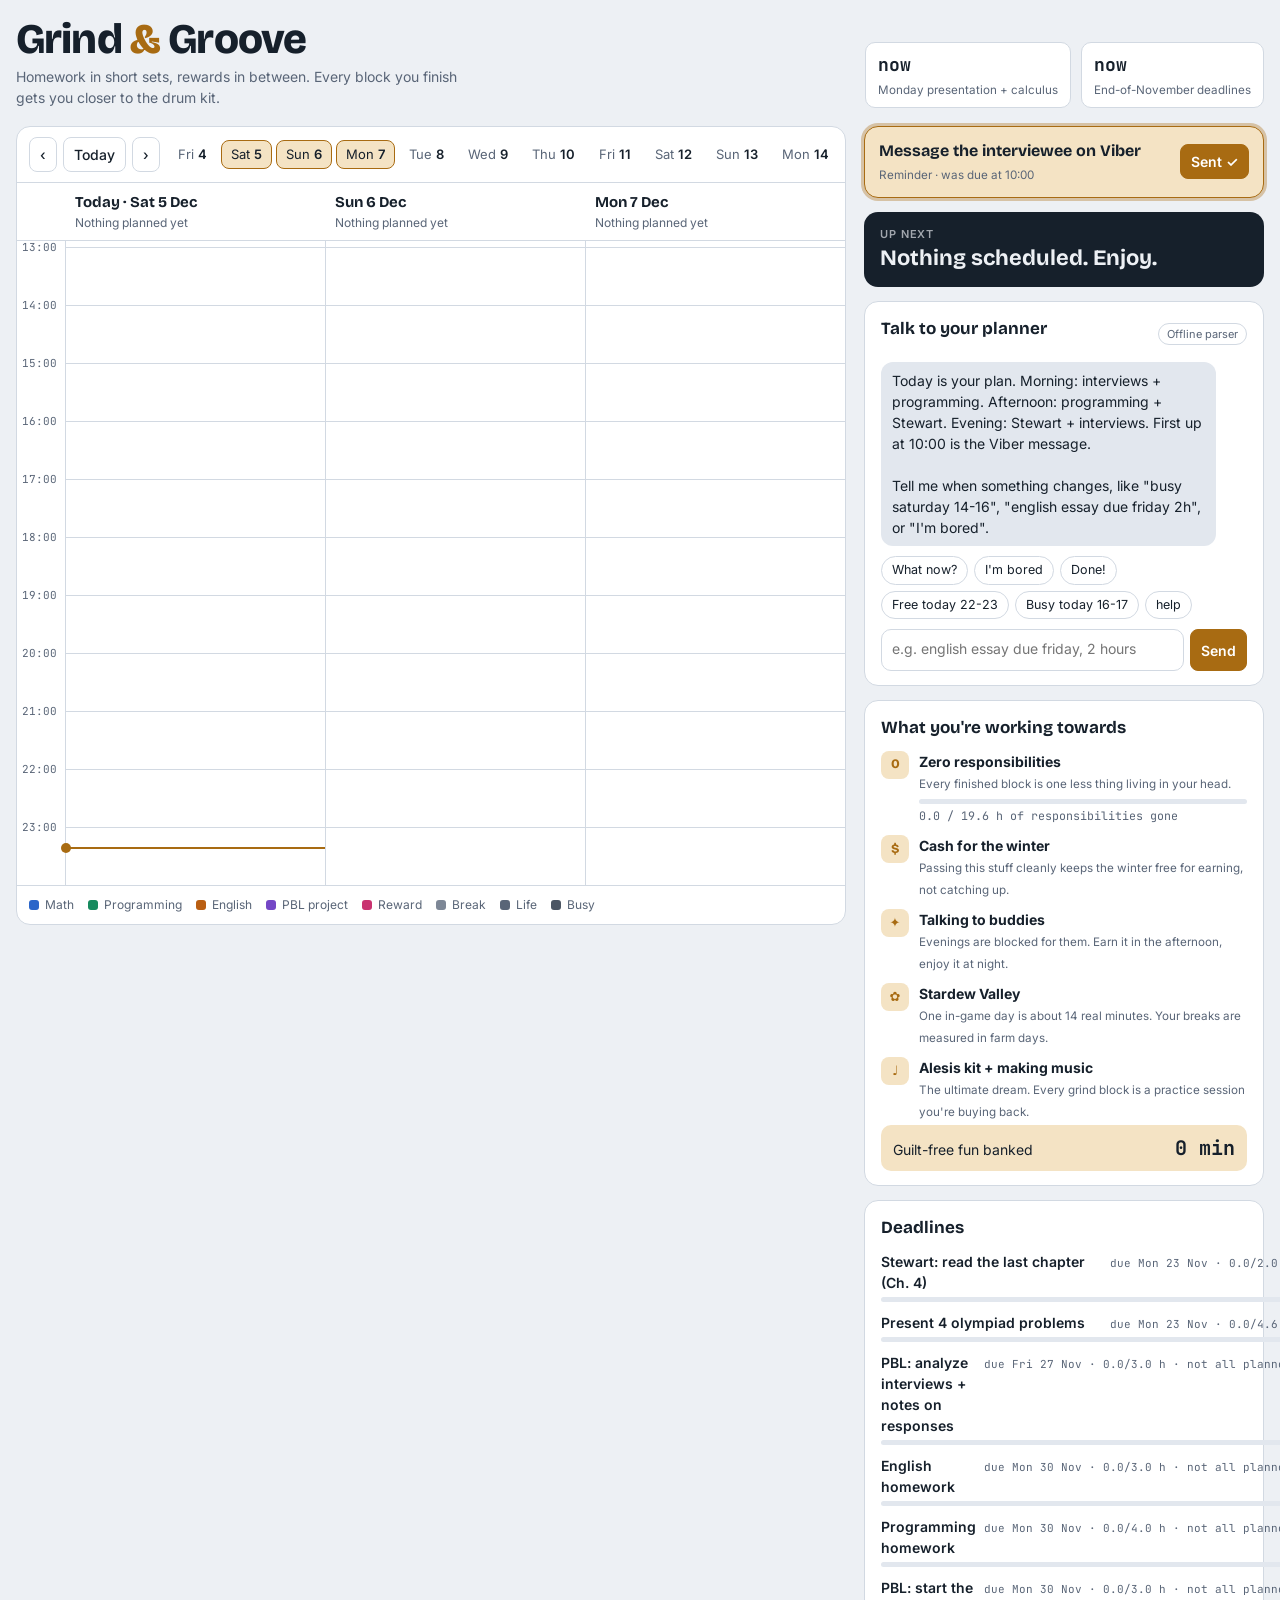
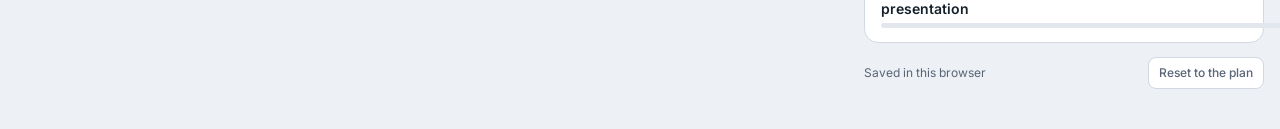
==== commit 4a2f050c: "Planner: replace Sunday with own plan, add Viber reminder banner Co-Authored-By: Claude Opus 5.5 <no" ====
--- a/planner/index.html
+++ b/planner/index.html
@@ -114,6 +114,12 @@
 .nowcard .btn{background:transparent;border-color:color-mix(in srgb,var(--bg) 35%,var(--ink));color:var(--bg)}
 .nowcard .btn.primary{background:var(--accent);border-color:var(--accent);color:var(--accent-ink)}
 
+.remind{display:flex;gap:12px;align-items:center;justify-content:space-between;background:var(--accent-soft);border:1px solid var(--accent);border-radius:14px;padding:12px 14px}
+.remind b{display:block;font-family:var(--f-display);font-size:16px}
+.remind small{color:var(--muted)}
+.remind.late{box-shadow:0 0 0 3px color-mix(in srgb,var(--accent) 35%,transparent)}
+#reminders{display:grid;gap:10px}
+#reminders:empty{display:none}
 .chat{display:flex;flex-direction:column;gap:10px}
 .chathead{display:flex;justify-content:space-between;align-items:center;gap:8px}
 .chathead h3{font-size:17px}
@@ -191,6 +197,7 @@
     </section>
 
     <aside class="side">
+      <div id="reminders"></div>
       <div class="card nowcard" id="nowcard"></div>
 
       <div class="card chat">
@@ -220,7 +227,7 @@
 
       <div class="foot">
         <span id="savestate">Saved in this browser</span>
-        <span id="resetwrap"><button class="btn" id="reset">Reset to starter plan</button></span>
+        <span id="resetwrap"><button class="btn" id="reset">Reset to the plan</button></span>
       </div>
     </aside>
   </div>
@@ -375,6 +382,80 @@
   return {v:1, events, tasks, extraWindows:[], chat:[], updatedAt:Date.now()};
 }
 
+/* ---------- Sunday 22 Nov: your own plan ----------
+   Morning: interviews + programming · Afternoon: programming + Stewart · Evening: Stewart + interviews */
+const PLAN_REV = "sun22-own";
+function sundayPlan(){
+  const U = "2026-11-22";
+  const ev = (a, b, kind, title, o={}) => ({id:uid(), start:`${U}T${a}`, end:`${U}T${b}`, kind, title, done:false, auto:false, ...o});
+  const prog = n => ({taskId:"t-olymp", fuel:"drums",
+    why:"Write the brute force first. A slow solution that works is still something you can present tomorrow.",
+    steps:["Read the statement twice. Rewrite the input and output in your own words.","Work through the sample by hand.","Code the brute force and test it on the samples.","Check the limits. Is the brute force fast enough? If not, look for the repeated work you can skip.","Try edge cases: n = 1, all values equal, the max values.",`Write 3 lines for tomorrow on problem ${n}: the idea, the complexity, the tricky case.`]});
+  const interviewSteps = [
+    "Use one notes doc with 4 columns: Who · Question · What they said (in your words, 1–2 lines) · Best quote.",
+    "Go through the interview once at normal speed. After each question, pause and write the 1–2 line summary. Don't transcribe.",
+    "Copy at most one great quote per interview, word for word. Those go on your slides later.",
+    "When you finish, write 3 bullets under it: what stood out, what surprised you, what's repeated from earlier interviews.",
+    "Write the time you finished next to it. That tells you how long one takes.",
+  ];
+  return [
+    ev("09:30","10:00","life","Breakfast + look at today",{fuel:"free",why:"This is your own plan, so you already know it works for you. Three parts: morning, afternoon, evening."}),
+    ev("10:00","10:10","life","Message the interviewee on Viber",{reminder:true,fuel:"free",
+      why:"Send it first thing so they have all day to answer. It takes two minutes.",
+      steps:["Open Viber and send the message.","Mark this block done here.","You'll check for a reply at lunch."]}),
+    // morning: interviews + programming
+    ev("10:10","11:00","pbl","Interviews: set up notes + interview 1",{taskId:"t-pblc",fuel:"free",
+      why:"You don't need to know how long this takes yet. The first interview is where you find out. Do just one, write your finish time, and now it isn't a new thing anymore.",
+      steps:["5 min setup: make the 4-column notes table (Who · Question · What they said · Best quote).", ...interviewSteps.slice(1)]}),
+    ev("11:00","11:10","break","Stretch + water",{why:"You've done one interview, so the scary part is over."}),
+    ev("11:10","12:15","prog","Olympiad problem 1",prog(1)),
+    ev("12:15","13:00","pbl","Interviews: interview 2 (and 3 if it's quick)",{taskId:"t-pblc",fuel:"free",
+      why:"Same method as interview 1, and you already know your pace. If one takes ~20 min, try for two in this block.",
+      steps:interviewSteps}),
+    ev("13:00","14:00","life","Lunch + check Viber for a reply",{fuel:"buddies",why:"Eat, check whether the interviewee replied, and text the buddies about tonight."}),
+    // afternoon: programming + Stewart
+    ev("14:00","15:00","prog","Olympiad problem 2",prog(2)),
+    ev("15:00","15:45","math","Stewart: read 4.1–4.3",{taskId:"t-math",fuel:"free",
+      why:"This is reading, not exercises. You're just learning what's in there so Monday isn't a surprise.",
+      steps:["For each section, read the boxed definitions and theorems first.","Read 1 worked example per section, with a pen in hand.","Write one line per section in your notes: what it's for (4.1 max/min, 4.2 MVT, 4.3 shape of a graph from f′ and f″).","Mark anything that confused you with '?' and move on. Don't get stuck."]}),
+    ev("15:45","16:15","reward","Stardew: 2 in-game days",{fuel:"stardew",why:"That's two problems and a section of reading done. Water the crops and close it. You'll play more tonight."}),
+    ev("16:15","17:15","prog","Olympiad problem 3",prog(3)),
+    ev("17:15","17:30","break","Snack + walk",{why:"One problem left."}),
+    ev("17:30","18:30","prog","Olympiad problem 4 (+ 5 min run-through of all 4)",{...prog(4),
+      steps:[...prog(4).steps, "At the end, run all 4 programs on their samples once so tomorrow you only need to present them."]}),
+    ev("18:30","19:15","life","Dinner",{why:"Programming is done for today."}),
+    // evening: Stewart + interviews
+    ev("19:15","20:30","math","Stewart: read 4.4–4.9",{taskId:"t-math",fuel:"free",
+      why:"The rest of the chapter, still just reading. L'Hospital (4.4) and optimization (4.7) are the two worth reading slowly. Skim 4.6 and 4.8.",
+      steps:["4.4 L'Hospital: read the conditions (0/0 or ∞/∞) and 2 examples.","4.5 Curve sketching: read the checklist only.","4.6: skim (it's about graphing with technology).","4.7 Optimization: read 2 examples. It's draw it, write the equation, set the derivative to 0.","4.8 Newton's method: copy the formula, skim.","4.9 Antiderivatives: read the table. It's the derivative table run backwards.","Go back to your '?' marks from the afternoon. Can you answer any of them now?"]}),
+    ev("20:30","20:40","break","Break",{why:"Stewart is done. One block left."}),
+    ev("20:40","21:40","pbl","Interviews: the rest + first patterns",{taskId:"t-pblc",fuel:"free",
+      why:"Last block. Finish the remaining interviews with the same method, then just look for repeats across them.",
+      steps:["Finish any interviews still left, using the same 4 columns.","Re-read all your 3-bullet summaries.","Highlight anything 2 or more people said. Those are your patterns.","Write the top 3 patterns at the bottom of the doc. Those become the conclusions for the PBL presentation.","If you don't finish, that's fine. The planner leaves time later in the week (PBL is due Nov 27)."]}),
+    ev("21:40","22:30","reward","Buddies + Stardew, guilt-free",{fuel:"buddies",why:"Interviews started, all 4 problems done, chapter read. The rest of the night is yours."}),
+    ev("22:30","23:00","life","Wind down, sleep",{why:"Sleeping well before tomorrow's presentation helps more than anything else you could do tonight."}),
+  ];
+}
+function migrate(){
+  if (state.planRev === PLAN_REV) return;
+  // Saturday went your own way and Sunday follows your plan, so drop the old unfinished blocks
+  state.events = state.events.filter(e => !((e.start.startsWith("2026-11-21") || e.start.startsWith("2026-11-22")) && !e.done && !e.auto && e.kind !== "busy")
+    && !(e.start.startsWith("2026-11-22") && !e.done) && e.title !== "Morning: cheat sheet + run the code");
+  state.events.push(...sundayPlan());
+  state.events.push({id:uid(), start:"2026-11-23T07:00", end:"2026-11-23T07:30", kind:"prog", title:"Morning: run the 4 solutions + skim notes", done:false, auto:false,
+    taskId:"t-olymp", fuel:"drums", why:"Just a warm-up. Everything is already done.", steps:["Run each of the 4 programs on its sample once.","Read your 3 lines per problem.","Skim your Stewart one-liners and '?' marks.","Pack: laptop/USB, Stewart."]});
+  const m = state.tasks.find(t => t.id==="t-math"); if (m) m.title = "Stewart: read the last chapter (Ch. 4)";
+  const c = state.tasks.find(t => t.id==="t-pblc"); if (c) c.title = "PBL: analyze interviews + notes on responses";
+  for (const id of ["t-math","t-olymp"]){
+    const t = state.tasks.find(x => x.id===id);
+    if (t) t.hours = state.events.filter(e => e.taskId===id && WORK.has(e.kind)).reduce((a,e)=>a+mins(e.start,e.end),0)/60;
+  }
+  state.planRev = PLAN_REV;
+  state.events.sort((a,b) => a.start.localeCompare(b.start));
+  autoSchedule();
+  return true;
+}
+
 /* ---------- persistence ---------- */
 const LS_KEY = "grind-groove-v1";
 let state;
@@ -726,7 +807,7 @@
   box.innerHTML = "";
   if (!state.chat.length){
     const m = document.createElement("div"); m.className = "msg bot";
-    m.textContent = "Hey. Your weekend is planned: 7 short math sets, 4 olympiad problems, rewards in between, and every evening free for buddies and Stardew.\n\nTell me when something changes, like \"busy saturday 14-16\", \"english essay due friday 2h\", or \"I'm bored\".";
+    m.textContent = "Today is your plan. Morning: interviews + programming. Afternoon: programming + Stewart. Evening: Stewart + interviews. First up at 10:00 is the Viber message.\n\nTell me when something changes, like \"busy saturday 14-16\", \"english essay due friday 2h\", or \"I'm bored\".";
     box.append(m);
   }
   for (const c of state.chat){ const m = document.createElement("div"); m.className = "msg "+(c.who==="me"?"me":"bot"); m.textContent = c.text; box.append(m); }
@@ -737,12 +818,25 @@
 
 /* ---------- rendering ---------- */
 const H0 = 7, H1 = 24;
-let viewStart = (() => { const t = dayStart(new Date()); const sat = new Date(2026,10,21); return t < sat ? sat : t; })();
+let viewStart = dayStart(new Date());
 function cols(){ return innerWidth > 1180 ? 3 : innerWidth > 720 ? 2 : 1; }
 function cvar(kind){ return `var(${KINDS[kind]?.c || "--life"})`; }
 
+function renderReminders(){
+  const box = $("reminders"); box.innerHTML = "";
+  const today = dkey(new Date()), nowS = stamp(new Date());
+  for (const e of state.events.filter(x => x.reminder && !x.done && x.start.slice(0,10) <= today)){
+    const el = document.createElement("div"); el.className = "remind" + (e.start <= nowS ? " late" : "");
+    const t = document.createElement("div"); const b = document.createElement("b"); b.textContent = e.title;
+    const sm = document.createElement("small"); sm.textContent = e.start <= nowS ? `Reminder · was due at ${hm(e.start)}` : `Reminder · at ${hm(e.start)} today`;
+    t.append(b, sm);
+    const btn = document.createElement("button"); btn.className = "btn primary"; btn.textContent = "Sent ✓";
+    btn.onclick = () => { apply([{type:"done", id:e.id}]); toast("Message sent. You'll check for a reply at lunch."); };
+    el.append(t, btn); box.append(el);
+  }
+}
 function render(){
-  renderCountdowns(); renderDays(); renderGrid(); renderNow(); renderDreams(); renderTasks();
+  renderReminders(); renderCountdowns(); renderDays(); renderGrid(); renderNow(); renderDreams(); renderTasks();
 }
 function renderCountdowns(){
   const now = new Date();
@@ -935,7 +1029,7 @@
 /* ---------- wiring ---------- */
 $("composer").addEventListener("submit", ev => { ev.preventDefault(); const v = $("input").value; $("input").value = ""; send(v); });
 $("input").addEventListener("keydown", ev => { if (ev.key === "Enter" && !ev.shiftKey){ ev.preventDefault(); $("composer").requestSubmit(); } });
-const CHIPS = ["What now?", "I'm bored", "Done!", "Busy saturday 14-16 football", "English essay due friday, 2h", "help"];
+const CHIPS = ["What now?", "I'm bored", "Done!", "Free today 22-23", "Busy today 16-17", "help"];
 for (const c of CHIPS){ const b = document.createElement("button"); b.className = "chip"; b.type = "button"; b.textContent = c; b.onclick = () => send(c.replace(/!$/,"")); $("chips").append(b); }
 $("prev").onclick = () => { viewStart = addDays(viewStart,-1); render(); };
 $("next").onclick = () => { viewStart = addDays(viewStart,1); render(); };
@@ -945,11 +1039,11 @@
     const w = $("resetwrap"); w.innerHTML = "Replace everything with the starter plan? ";
     const y = document.createElement("button"); y.className = "btn"; y.textContent = "Yes, reset";
     const n = document.createElement("button"); n.className = "btn"; n.textContent = "Cancel";
-    y.onclick = () => { state = starter(); autoSchedule(); save(); render(); renderChat(); restoreReset(); };
+    y.onclick = () => { state = starter(); migrate(); save(); render(); renderChat(); restoreReset(); };
     n.onclick = restoreReset; w.append(y, " ", n);
   };
 }
-function restoreReset(){ $("resetwrap").innerHTML = '<button class="btn" id="reset">Reset to starter plan</button>'; wireReset(); }
+function restoreReset(){ $("resetwrap").innerHTML = '<button class="btn" id="reset">Reset to the plan</button>'; wireReset(); }
 wireReset();
 let lastCols = cols();
 addEventListener("resize", () => { if (cols() !== lastCols){ lastCols = cols(); render(); } });
@@ -958,11 +1052,12 @@
   const target = (viewStart <= now && now < addDays(viewStart, cols())) ? Math.max(H0, h-1) : 9;
   $("gridscroll").scrollTop = (target - H0) * 58;
 }
-setInterval(() => { renderCountdowns(); renderNow(); renderGrid(); }, 60000);
+setInterval(() => { renderReminders(); renderCountdowns(); renderNow(); renderGrid(); }, 60000);
 
 // boot
-if (fresh) autoSchedule();
-save(false); render(); renderChat(); scrollToNow(); setMode();
+const migrated = migrate();
+if (fresh && !migrated) autoSchedule();
+save(!!migrated && !fresh); render(); renderChat(); scrollToNow(); setMode();
 
 // optional powers when running inside Claude
 (async () => {
@@ -983,7 +1078,7 @@
       const snap = await dbDoc.get();
       if (snap.exists){
         const remote = JSON.parse(snap.data().json || "null");
-        if (remote && remote.v === 1 && (remote.updatedAt||0) > (state.updatedAt||0)){ state = remote; render(); renderChat(); }
+        if (remote && remote.v === 1 && (remote.updatedAt||0) > (state.updatedAt||0)){ state = remote; if (migrate()) save(); render(); renderChat(); }
       }
       $("savestate").textContent = "Synced to your account"; if (!fresh || snap.exists) save(false); else save();
     } catch { dbDoc = null; }
